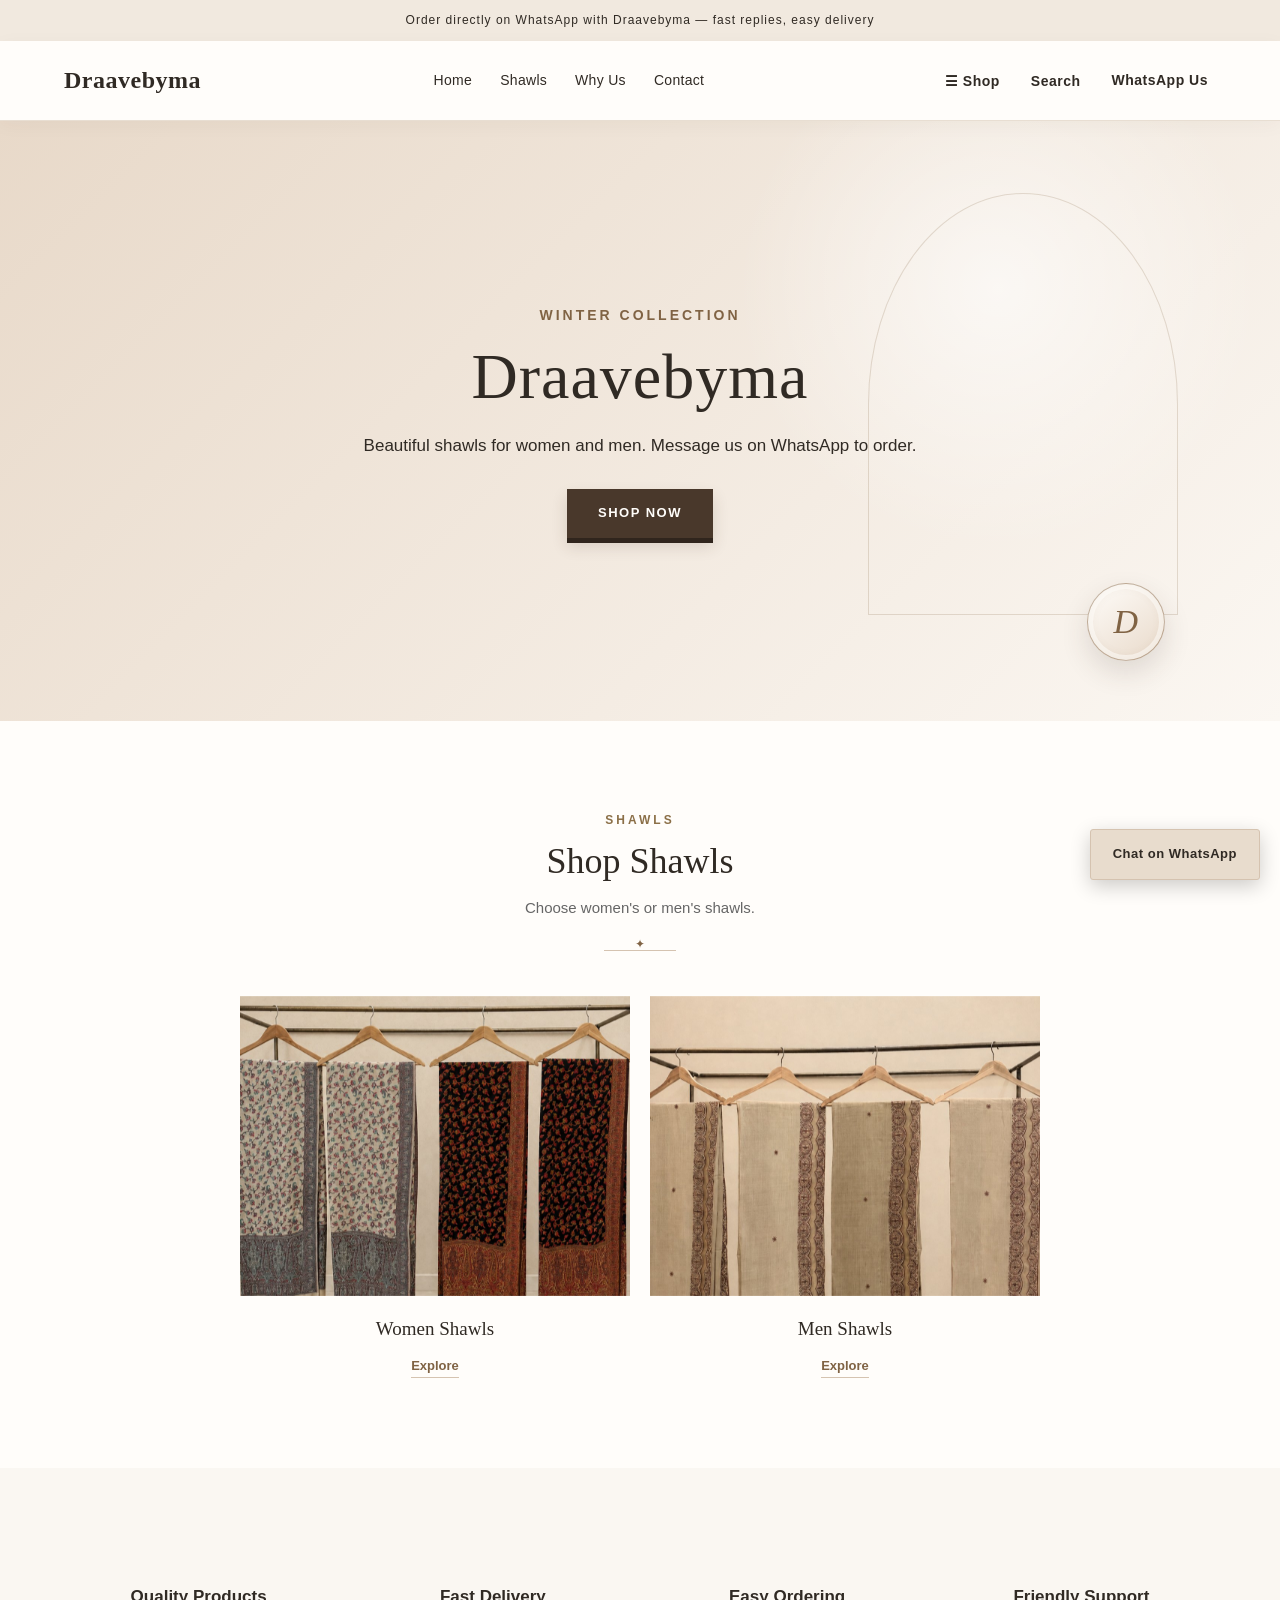
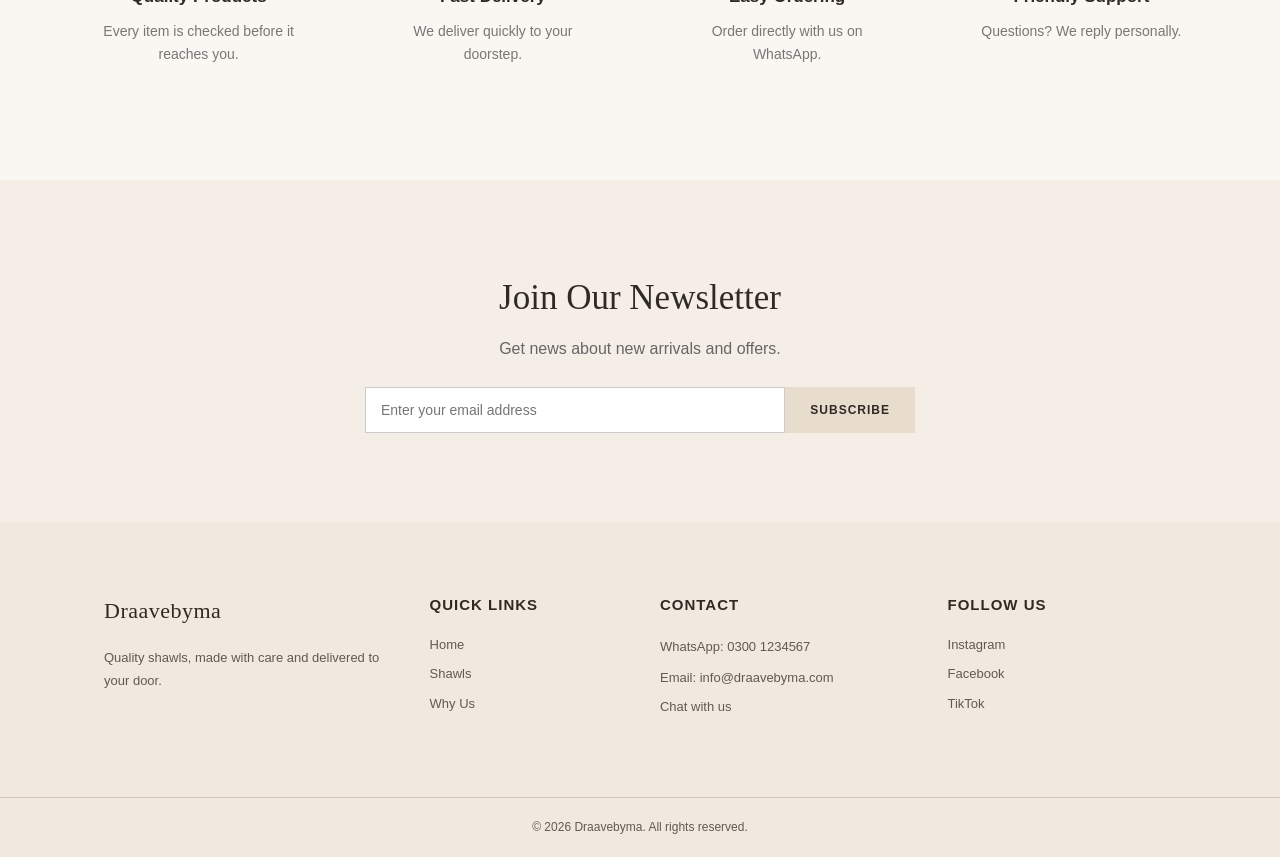
==== index.html @ d28a0481 "first commit" ====
<!DOCTYPE html>
<html lang="en">

<head>
    <meta charset="UTF-8">
    <meta name="viewport" content="width=device-width, initial-scale=1.0">
    <title>Draavebyma</title>

    <!-- Your main CSS file (the CSS you gave me) -->
    <link rel="stylesheet" href="CSS/style.css">

    <!-- Extra CSS: pictures, WhatsApp button, side menu -->
    <style>
        /* ---------- Pictures ---------- */
        .product-image img,
        .category-image img {
            width: 100%;
            height: 100%;
            object-fit: cover;
            display: block;
        }

        /* ---------- Floating WhatsApp button ---------- */
        .whatsapp-float {
            position: fixed;
            bottom: 20px;
            right: 20px;
            background-color: #e8dccd;
            color: #302a24;
            padding: 14px 22px;
            border: 1px solid #d5c3b0;
            border-radius: 3px;
            font-size: 13px;
            font-weight: 600;
            letter-spacing: 0.5px;
            box-shadow: 0 6px 20px rgba(0, 0, 0, 0.2);
            z-index: 1000;
        }

        /* ---------- Shop button in header ---------- */
        .menu-btn {
            border: 1px solid #d9c6b5;
            background: #ffffff;
            color: #302a24;
            padding: 10px 18px;
            font-size: 13px;
            font-weight: 600;
            letter-spacing: 0.5px;
            transition: background-color 0.3s ease, color 0.3s ease;
        }

        .menu-btn:hover {
            background-color: #e8dccd;
            color: #302a24;
        }

        /* ---------- Dark blurred background behind the menu ---------- */
        .menu-overlay {
            position: fixed;
            inset: 0;
            background: rgba(0, 0, 0, 0.35);
            backdrop-filter: blur(4px);
            -webkit-backdrop-filter: blur(4px);
            opacity: 0;
            visibility: hidden;
            transition: opacity 0.3s ease, visibility 0.3s ease;
            z-index: 2000;
        }

        .menu-overlay.open {
            opacity: 1;
            visibility: visible;
        }

        /* ---------- Side menu ---------- */
        .side-menu {
            position: fixed;
            top: 0;
            left: 0;
            height: 100%;
            width: 380px;
            max-width: 92%;
            background: rgba(247, 242, 237, 0.97);
            backdrop-filter: blur(18px);
            -webkit-backdrop-filter: blur(18px);
            color: #302a24;
            transform: translateX(-100%);
            transition: transform 0.35s ease;
            z-index: 2001;
            display: flex;
            flex-direction: column;
            overflow-y: auto;
        }

        .side-menu.open {
            transform: translateX(0);
        }

        /* Top bar: back button, title, close button */
        .menu-top {
            display: flex;
            align-items: center;
            justify-content: space-between;
            gap: 10px;
            padding: 20px 16px;
            border-bottom: 1px solid #d9c6b5;
        }

        .menu-top h3 {
            font-family: Georgia, "Times New Roman", serif;
            flex: 1;
            font-size: 20px;
            font-weight: 500;
        }

        .menu-back,
        .menu-close {
            border: none;
            background: none;
            color: #302a24;
            font-size: 28px;
            line-height: 1;
            width: 36px;
            height: 36px;
        }

        .menu-back {
            visibility: hidden;
        }

        .menu-back.show {
            visibility: visible;
        }

        /* Lists */
        .menu-panel {
            display: none;
            list-style: none;
            padding: 8px 16px 30px;
        }

        .menu-panel.active {
            display: block;
        }

        .menu-panel button,
        .menu-panel .menu-page-link {
            width: 100%;
            display: flex;
            align-items: center;
            justify-content: space-between;
            border: none;
            background: none;
            color: #302a24;
            font-size: 19px;
            text-align: left;
            padding: 18px 4px;
            border-bottom: 1px solid #e8ded2;
            transition: padding-left 0.3s ease, color 0.3s ease;
        }

        .menu-panel button:hover,
        .menu-panel .menu-page-link:hover {
            padding-left: 12px;
            color: #806344;
        }

        .menu-arrow {
            font-size: 24px;
            opacity: 0.8;
        }

        .menu-whatsapp {
            display: block;
            text-align: center;
            background: #e8dccd;
            color: #302a24;
            padding: 14px;
            font-size: 14px;
            font-weight: 600;
            border: 1px solid #d5c3b0;
            margin: auto 16px 20px;
        }

        /* ---------- Two category cards ---------- */
        .category-grid.two {
            grid-template-columns: repeat(2, 1fr);
            max-width: 800px;
        }

        @media (max-width: 700px) {
            .category-grid.two {
                grid-template-columns: 1fr;
            }
        }

        .category-card a {
            cursor: pointer;
        }

        .category-explore {
            border: 0;
            border-bottom: 1px solid #d5c3b0;
            background: transparent;
            color: #806344;
            font-size: 13px;
            font-weight: 600;
            padding: 4px 0;
            cursor: pointer;
        }

        .category-explore:hover {
            color: #49382b;
            border-color: #49382b;
        }

        /* ---------- Filter info above products ---------- */
        .filter-info {
            max-width: 1200px;
            margin: 0 auto 25px;
            display: flex;
            align-items: center;
            justify-content: space-between;
            gap: 15px;
            flex-wrap: wrap;
            font-size: 14px;
            color: #666666;
        }

        .filter-info button {
            border: 1px solid #d9c6b5;
            background: #fffdfa;
            padding: 8px 16px;
            font-size: 12px;
            font-weight: 600;
            letter-spacing: 0.8px;
            transition: background-color 0.2s ease, color 0.2s ease;
        }

        .filter-info button:hover {
            background: #e8dccd;
            color: #302a24;
        }

        .no-products {
            display: none;
            max-width: 600px;
            margin: 0 auto;
            text-align: center;
            color: #666666;
            padding: 40px 0;
        }

        .no-products a {
            display: inline-block;
            margin-top: 15px;
            background: #e8dccd;
            color: #302a24;
            padding: 12px 24px;
            font-size: 13px;
            font-weight: 600;
            border: 1px solid #d5c3b0;
            letter-spacing: 0.8px;
        }
    </style>
</head>

<body>

    <!-- ================= ANNOUNCEMENT BAR ================= -->
    <div class="announcement-bar">
        Order directly on WhatsApp with Draavebyma &mdash; fast replies, easy delivery
    </div>


    <!-- ================= SIDE MENU =================

         HOW IT WORKS
         Shop  ->  Shawls  ->  Women / Men  ->  shawl names

         To change a shawl name: edit the text AND data-name on its button,
         and make the product's <h3> below say exactly the same name.
    -->
    <div class="menu-overlay" id="menuOverlay"></div>

    <aside class="side-menu" id="sideMenu" aria-label="Shop menu">

        <div class="menu-top">
            <button class="menu-back" id="menuBack" aria-label="Back">&lsaquo;</button>
            <h3 id="menuTitle">Shop</h3>
            <button class="menu-close" id="menuClose" aria-label="Close menu">&times;</button>
        </div>

        <!-- LEVEL 1: Shop -->
        <ul class="menu-panel active" data-panel="main">
            <li><a class="menu-page-link" href="collection.html?c=all">All Products <span
                        class="menu-arrow">&rsaquo;</span></a></li>
            <li><button data-go="shawls">Shawls <span class="menu-arrow">&rsaquo;</span></button></li>
        </ul>

        <!-- LEVEL 2: Shawls -> Women / Men -->
        <ul class="menu-panel" data-panel="shawls">
            <li><button data-go="women-shawls">Women <span class="menu-arrow">&rsaquo;</span></button></li>
            <li><button data-go="men-shawls">Men <span class="menu-arrow">&rsaquo;</span></button></li>
        </ul>

        <!-- LEVEL 3: Women's shawl names -->
        <ul class="menu-panel" data-panel="women-shawls">
            <li><a class="menu-page-link" href="collection.html?c=women">All Women Shawls <span
                        class="menu-arrow">&rsaquo;</span></a></li>
            <li><a class="menu-page-link" href="collection.html?c=booty-shawl">Booty Shawl <span
                        class="menu-arrow">&rsaquo;</span></a></li>
            <li><a class="menu-page-link" href="sequence.html">Sequence Shawl <span
                        class="menu-arrow">&rsaquo;</span></a></li>
            <li><a class="menu-page-link" href="collection.html?c=sindhi-shawl">Sindhi Shawl <span
                        class="menu-arrow">&rsaquo;</span></a></li>
            <li><a class="menu-page-link" href="velvet.html">Velvet Shawl <span
                        class="menu-arrow">&rsaquo;</span></a></li>
            <li><a class="menu-page-link" href="kani.html">Kani Shawl <span
                        class="menu-arrow">&rsaquo;</span></a></li>
        </ul>

        <!-- LEVEL 3: Men's shawl names -->
        <ul class="menu-panel" data-panel="men-shawls">
            <li><a class="menu-page-link" href="collection.html?c=men">All Men Shawls <span
                        class="menu-arrow">&rsaquo;</span></a></li>
            <li><a class="menu-page-link" href="collection.html?c=shangriila-shawl">Shangriila Shawl <span
                        class="menu-arrow">&rsaquo;</span></a></li>
            <li><a class="menu-page-link" href="collection.html?c=atabad-shawl">Atabad Shawl <span
                        class="menu-arrow">&rsaquo;</span></a></li>
            <li><a class="menu-page-link" href="collection.html?c=96-shawl">96 Shawl <span
                        class="menu-arrow">&rsaquo;</span></a></li>
            <li><a class="menu-page-link" href="collection.html?c=babus-shawl">Babus Shawl <span
                        class="menu-arrow">&rsaquo;</span></a></li>
        </ul>

        <!-- Change the number to your WhatsApp number -->
        <a class="menu-whatsapp" href="https://wa.me/923001234567" target="_blank" rel="noopener">
            Order directly on WhatsApp
        </a>

    </aside>


    <!-- ================= HEADER ================= -->
    <header>

        <a href="#home" class="logo">Draavebyma</a>

        <nav>
            <a href="#home">Home</a>
            <a href="#categories">Shawls</a>
            <a href="#features">Why Us</a>
            <a href="#contact">Contact</a>
        </nav>

        <div class="header-icons">
            <button class="menu-btn" id="menuOpen">&#9776; Shop</button>
            <button class="search-btn">Search</button>
            <a class="cart-btn" href="https://wa.me/923001234567" target="_blank" rel="noopener">WhatsApp Us</a>
        </div>

    </header>


    <!-- ================= HERO ================= -->
    <section class="hero" id="home">
        <div class="hero-content">
            <p>WINTER COLLECTION</p>
            <h1>Draavebyma</h1>
            <p>Beautiful shawls for women and men. Message us on WhatsApp to order.</p>
            <a href="#categories" class="btn">SHOP NOW</a>
        </div>
    </section>


    <!-- ================= SHAWL CATEGORIES ================= -->
    <section class="categories" id="categories">

        <div class="section-heading">
            <p>SHAWLS</p>
            <h2>Shop Shawls</h2>
            <p>Choose women's or men's shawls.</p>
        </div>

        <div class="category-grid two">

            <div class="category-card">
                <div class="category-image">
                    <img src="images/category-women.jpg" alt="Women Shawls">
                </div>
                <h3>Women Shawls</h3>
                <button class="category-explore" type="button" data-open-panel="women-shawls">Explore</button>
            </div>

            <div class="category-card">
                <div class="category-image">
                    <img src="images/category-men.jpg" alt="Men Shawls">
                </div>
                <h3>Men Shawls</h3>
                <button class="category-explore" type="button" data-open-panel="men-shawls">Explore</button>
            </div>

        </div>
    </section>


    <!-- ================= FEATURES ================= -->
    <section class="features" id="features">
        <div class="feature-grid">

            <div class="feature">
                <h3>Quality Products</h3>
                <p>Every item is checked before it reaches you.</p>
            </div>

            <div class="feature">
                <h3>Fast Delivery</h3>
                <p>We deliver quickly to your doorstep.</p>
            </div>

            <div class="feature">
                <h3>Easy Ordering</h3>
                <p>Order directly with us on WhatsApp.</p>
            </div>

            <div class="feature">
                <h3>Friendly Support</h3>
                <p>Questions? We reply personally.</p>
            </div>

        </div>
    </section>


    <!-- ================= NEWSLETTER ================= -->
    <section class="newsletter">
        <div class="newsletter-content">
            <h2>Join Our Newsletter</h2>
            <p>Get news about new arrivals and offers.</p>

            <form class="newsletter-form">
                <input type="email" placeholder="Enter your email address">
                <button type="submit">SUBSCRIBE</button>
            </form>
        </div>
    </section>


    <!-- ================= FOOTER ================= -->
    <footer id="contact">

        <div class="footer-container">

            <div class="footer-column">
                <h3>Draavebyma</h3>
                <p>Quality shawls, made with care and delivered to your door.</p>
            </div>

            <div class="footer-column">
                <h3>QUICK LINKS</h3>
                <a href="#home">Home</a>
                <a href="#categories">Shawls</a>
                <a href="#features">Why Us</a>
            </div>

            <div class="footer-column">
                <h3>CONTACT</h3>
                <p>WhatsApp: 0300 1234567</p>
                <p>Email: info@draavebyma.com</p>
                <a href="https://wa.me/923001234567" target="_blank" rel="noopener">Chat with us</a>
            </div>

            <div class="footer-column">
                <h3>FOLLOW US</h3>
                <a href="#">Instagram</a>
                <a href="#">Facebook</a>
                <a href="#">TikTok</a>
            </div>

        </div>

        <div class="copyright">
            &copy; 2026 Draavebyma. All rights reserved.
        </div>

    </footer>


    <!-- Floating WhatsApp button -->
    <a class="whatsapp-float" href="https://wa.me/923001234567" target="_blank" rel="noopener">Chat on WhatsApp</a>

    <script src="JS/main.js"></script>
</body>

</html>
---- CSS/style.css ----
/* =========================================================
   1. GENERAL SETTINGS
========================================================= */

* {
    margin: 0;
    padding: 0;
    box-sizing: border-box;
}

html {
    scroll-behavior: smooth;
}

body {
    font-family: Arial, Helvetica, sans-serif;
    color: #302a24;
    background-color: #fffdfa;
    line-height: 1.6;
}

.container,
.header-container {
    max-width: 1200px;
    width: 100%;
    margin: 0 auto;
}

.section {
    padding: 90px 5%;
}

a {
    text-decoration: none;
    color: inherit;
}

button,
input {
    font-family: inherit;
}

button {
    cursor: pointer;
}


/* =========================================================
   2. ANNOUNCEMENT BAR
========================================================= */

.announcement-bar {
    width: 100%;
    background-color: #f1e9df;
    color: #302a24;
    text-align: center;
    padding: 11px 15px;
    font-size: 12px;
    letter-spacing: 1px;
}


/* =========================================================
   3. HEADER
========================================================= */

header {
    width: 100%;
    min-height: 80px;
    padding: 0 5%;
    display: flex;
    align-items: center;
    justify-content: space-between;
    gap: 30px;
    background-color: #fffdfa;
    border-bottom: 1px solid #e8ded2;
    box-shadow: 0 4px 18px rgba(67, 52, 39, 0.04);
    position: sticky;
    top: 0;
    z-index: 1000;
}


/* =========================================================
   4. LOGO
========================================================= */

.logo {
    font-family: Georgia, "Times New Roman", serif;
    font-size: 24px;
    font-weight: 700;
    letter-spacing: 0.5px;
    white-space: nowrap;
}


/* =========================================================
   5. NAVIGATION
========================================================= */

nav {
    display: flex;
    align-items: center;
    justify-content: center;
    gap: 28px;
    flex: 1;
}

nav a {
    font-size: 14px;
    font-weight: 500;
    color: #302a24;
    letter-spacing: 0.3px;
    position: relative;
    padding: 5px 0;
    transition: color 0.3s ease;
}

nav a:hover {
    color: #8b6f47;
}

nav a::after {
    content: "";
    position: absolute;
    width: 0;
    height: 1px;
    left: 0;
    bottom: 0;
    background-color: #8b6f47;
    transition: width 0.3s ease;
}

nav a:hover::after {
    width: 100%;
}


/* =========================================================
   6. HEADER ICONS / BUTTONS
========================================================= */

.header-actions,
.header-icons {
    display: flex;
    align-items: center;
    gap: 15px;
}

.header-actions button,
.header-actions a,
.header-icons button,
.header-icons a {
    border: none;
    background: none;
    font-size: 14px;
    color: #302a24;
    padding: 8px;
    transition: color 0.3s ease;
}

.header-actions button:hover,
.header-actions a:hover,
.header-icons button:hover,
.header-icons a:hover {
    color: #8b6f47;
}

.search-btn,
.cart-btn {
    display: inline-flex;
    align-items: center;
    justify-content: center;
    border: 1px solid #e5d9cb;
    background: #fffdfa;
    padding: 10px 18px;
    font-size: 13px;
    font-weight: 600;
    letter-spacing: 0.5px;
}

.search-btn:hover,
.cart-btn:hover {
    border-color: #8b6f47;
    color: #8b6f47;
}


/* =========================================================
   7. HERO SECTION
========================================================= */

.hero {
    position: relative;
    overflow: hidden;
    min-height: 600px;
    width: 100%;
    display: flex;
    align-items: center;
    justify-content: center;
    text-align: center;
    padding: 80px 20px;

    background:
        radial-gradient(circle at 78% 28%, rgba(255, 255, 255, 0.62), transparent 24%),
        linear-gradient(135deg, #e8d9c9, #fbf7f2);
}

.hero::before {
    content: "";
    position: absolute;
    top: 12%;
    right: 8%;
    width: clamp(180px, 24vw, 320px);
    height: clamp(250px, 34vw, 420px);
    border: 1px solid rgba(128, 99, 68, 0.2);
    border-radius: 50% 50% 0 0;
    pointer-events: none;
}

.hero::after {
    content: "D";
    position: absolute;
    right: 9%;
    bottom: 10%;
    display: grid;
    place-items: center;
    width: 76px;
    height: 76px;
    border: 1px solid rgba(128, 99, 68, 0.45);
    border-radius: 50%;
    background: linear-gradient(145deg, #fffdfa, #e8d9c9);
    box-shadow:
        0 12px 28px rgba(67, 52, 39, 0.14),
        inset 0 0 0 5px rgba(255, 253, 250, 0.55),
        inset 0 0 12px rgba(128, 99, 68, 0.12);
    color: #806344;
    font-family: Georgia, "Times New Roman", serif;
    font-size: 34px;
    font-style: italic;
    pointer-events: none;
}

.hero-content {
    position: relative;
    z-index: 1;
    max-width: 700px;
    color: #302a24;
}

.hero-content p:first-child {
    font-size: 14px;
    letter-spacing: 3px;
    margin-bottom: 15px;
    font-weight: 600;
}

.hero-content h1 {
    font-family: Georgia, "Times New Roman", serif;
    font-size: 64px;
    line-height: 1.1;
    margin-bottom: 20px;
    font-weight: 500;
    letter-spacing: 1px;
}

.hero-content p {
    font-size: 17px;
    margin-bottom: 30px;
}

.hero-content p:first-child {
    color: #806344;
}


/* =========================================================
   8. GENERAL BUTTON
========================================================= */

.btn {
    display: inline-block;
    background-color: #49382b;
    color: #fffdfa;
    padding: 13px 30px;
    font-size: 13px;
    font-weight: 600;
    letter-spacing: 1.5px;
    border: 1px solid #49382b;
    transition:
        background-color 0.3s ease,
        border-color 0.3s ease,
        transform 0.3s ease,
        box-shadow 0.3s ease;
    box-shadow: 0 5px 0 #30251d, 0 8px 16px rgba(67, 52, 39, 0.16);
}

.btn:hover {
    background-color: #806344;
    border-color: #806344;
    transform: translateY(-3px);
    box-shadow: 0 7px 0 #49382b, 0 13px 22px rgba(67, 52, 39, 0.2);
}

.btn:active {
    transform: translateY(2px);
    box-shadow: 0 2px 0 #30251d, 0 4px 8px rgba(67, 52, 39, 0.14);
}


/* =========================================================
   9. GENERAL SECTION
========================================================= */

section {
    width: 100%;
}

.categories,
.products-section,
.features,
.newsletter {
    padding: 90px 5%;
}


/* =========================================================
   10. SECTION HEADING
========================================================= */

.section-heading {
    text-align: center;
    max-width: 700px;
    margin: 0 auto 45px;
}

.section-heading::after {
    content: "✦";
    display: block;
    width: 72px;
    margin: 18px auto 0;
    border-bottom: 1px solid #d5c3b0;
    color: #806344;
    font-size: 12px;
    line-height: 1;
}

.section-heading p:first-child {
    font-size: 12px;
    letter-spacing: 3px;
    color: #8b6f47;
    font-weight: 600;
    margin-bottom: 10px;
}

.section-heading h2 {
    font-family: Georgia, "Times New Roman", serif;
    font-size: 36px;
    line-height: 1.2;
    margin-bottom: 12px;
    font-weight: 500;
}

.section-heading p:last-child {
    font-size: 15px;
    color: #666666;
}


/* =========================================================
   11. CATEGORY GRID
========================================================= */

.category-grid {
    max-width: 1200px;
    margin: auto;

    display: grid;
    grid-template-columns: repeat(4, 1fr);
    gap: 20px;
}


/* =========================================================
   12. CATEGORY CARD
========================================================= */

.category-card {
    text-align: center;
    overflow: hidden;
    perspective: 900px;
}

.category-image {
    width: 100%;
    height: 300px;

    display: flex;
    align-items: center;
    justify-content: center;

    background:
        linear-gradient(135deg,
            #f1e8df,
            #fbf8f4);

    color: #777777;
    font-size: 13px;

    margin-bottom: 18px;

    transition:
        transform 0.45s ease,
        box-shadow 0.45s ease,
        background-color 0.4s ease;
    transform: translateZ(0);
}

.category-card:hover .category-image {
    transform: rotateX(3deg) scale(1.025);
    box-shadow: 0 16px 26px rgba(67, 52, 39, 0.13);
}

.category-card h3 {
    font-family: Georgia, "Times New Roman", serif;
    font-size: 19px;
    margin-bottom: 8px;
    font-weight: 500;
}

.category-card a {
    font-size: 13px;
    color: #8b6f47;
    font-weight: 600;
}

.category-card a:hover {
    text-decoration: underline;
}


/* =========================================================
   13. PRODUCT GRID
========================================================= */

.product-grid {
    max-width: 1200px;
    margin: auto;

    display: grid;
    grid-template-columns: repeat(4, 1fr);
    gap: 25px;
}


/* =========================================================
   14. PRODUCT CARD
========================================================= */

.product-card {
    perspective: 1000px;
    background-color: #fffdfa;
    border: 1px solid #eee6dd;
    overflow: hidden;
    transition:
        transform 0.4s ease,
        box-shadow 0.4s ease,
        border-color 0.4s ease;
    transform-style: preserve-3d;
}

.product-card:hover {
    transform: translateY(-8px) rotateX(2deg);
    border-color: #dfcdb9;
    box-shadow:
        0 22px 36px rgba(67, 52, 39, 0.14),
        0 5px 10px rgba(67, 52, 39, 0.06);
}


/* =========================================================
   15. PRODUCT IMAGE
========================================================= */

.product-image {
    width: 100%;
    height: 380px;

    position: relative;

    display: flex;
    align-items: center;
    justify-content: center;

    background:
        linear-gradient(135deg,
            #f0e9e2,
            #faf8f6);

    color: #777777;
    font-size: 13px;

    overflow: hidden;
}

.product-image img {
    transition: transform 0.6s ease;
}

.product-card:hover .product-image img {
    transform: scale(1.06);
}

.product-image>div {
    text-align: center;
}


/* =========================================================
   16. SALE / NEW BADGE
========================================================= */

.sale-badge {
    position: absolute;
    top: 15px;
    left: 15px;

    background-color: #e8dccd;
    color: #302a24;

    padding: 6px 10px;

    font-size: 10px;
    font-weight: 600;

    letter-spacing: 1px;

    z-index: 2;
}


/* =========================================================
   17. PRODUCT INFORMATION
========================================================= */

.product-info {
    padding: 20px 5px;
}

.product-info h3 {
    font-family: Georgia, "Times New Roman", serif;
    font-size: 17px;
    margin-bottom: 8px;
    font-weight: 500;
}

.product-info p:not(.price) {
    color: #777777;
    font-size: 13px;
    margin-bottom: 10px;
}

.price {
    font-size: 16px;
    font-weight: 700;
    margin-bottom: 15px;
}


/* =========================================================
   18. ADD TO CART BUTTON
========================================================= */

.product-info button {
    width: 100%;

    border: 1px solid #d9c6b5;

    background-color: #ffffff;
    color: #302a24;

    padding: 12px 15px;

    font-size: 12px;
    font-weight: 600;
    letter-spacing: 1px;

    transition:
        background-color 0.3s ease,
        color 0.3s ease,
        transform 0.3s ease,
        box-shadow 0.3s ease;
    box-shadow: 0 3px 0 #e5d7c8;
}

.product-info button:hover {
    background-color: #e8dccd;
    color: #302a24;
    transform: translateY(-2px);
    box-shadow: 0 5px 10px rgba(67, 52, 39, 0.12);
}

.product-info button:active {
    transform: translateY(1px);
    box-shadow: 0 1px 0 #e5d7c8;
}


/* =========================================================
   19. VIEW ALL
========================================================= */

.view-all {
    text-align: center;
    margin-top: 45px;
}

.view-all a {
    display: inline-block;

    border: 1px solid #d9c6b5;

    padding: 13px 30px;

    font-size: 12px;
    font-weight: 600;

    letter-spacing: 1px;

    transition:
        background-color 0.3s ease,
        color 0.3s ease;
}

.view-all a:hover {
    background-color: #e8dccd;
    color: #302a24;
}


/* =========================================================
   20. SALE SECTION
========================================================= */

.sale-section {
    width: 100%;
    min-height: 400px;

    display: flex;
    align-items: center;
    justify-content: center;

    text-align: center;

    padding: 80px 20px;

    background:
        linear-gradient(135deg,
            #d9c6b5,
            #efe6de);
}

.sale-content {
    max-width: 600px;
}

.sale-content p:first-child {
    font-size: 12px;
    letter-spacing: 3px;
    margin-bottom: 15px;
}

.sale-content h2 {
    font-family: Georgia, "Times New Roman", serif;
    font-size: 50px;
    margin-bottom: 15px;
    font-weight: 500;
}

.sale-content p {
    color: #555555;
    margin-bottom: 25px;
}


/* =========================================================
   21. FEATURES
========================================================= */

.features {
    background-color: #faf7f2;
}

.feature-grid {
    max-width: 1200px;
    margin: auto;

    display: grid;
    grid-template-columns: repeat(4, 1fr);
    gap: 25px;
}

.feature {
    text-align: center;
    padding: 25px;
}

.feature h3 {
    font-size: 17px;
    margin-bottom: 10px;
}

.feature p {
    color: #777777;
    font-size: 14px;
}


/* =========================================================
   22. NEWSLETTER
========================================================= */

.newsletter {
    background-color: #f5eee6;
    text-align: center;
}

.newsletter-content {
    max-width: 650px;
    margin: auto;
}

.newsletter h2 {
    font-family: Georgia, "Times New Roman", serif;
    font-size: 35px;
    margin-bottom: 10px;
    font-weight: 500;
}

.newsletter p {
    color: #666666;
    margin-bottom: 25px;
}

.newsletter form {
    display: flex;
    max-width: 550px;
    margin: auto;
}

.newsletter input {
    flex: 1;

    padding: 14px 15px;

    border: 1px solid #cccccc;

    outline: none;

    font-size: 14px;
}

.newsletter input:focus {
    border-color: #8b6f47;
}

.newsletter button {
    border: none;

    background-color: #e8dccd;
    color: #302a24;

    padding: 14px 25px;

    font-size: 12px;
    font-weight: 600;

    letter-spacing: 1px;

    transition: background-color 0.3s ease;
}

.newsletter button:hover {
    background-color: #d9c6b5;
}


/* =========================================================
   23. FOOTER
========================================================= */

footer {
    background-color: #f1e9df;
    color: #302a24;
}

.footer-container {
    max-width: 1200px;
    margin: auto;

    padding: 70px 5%;

    display: grid;
    grid-template-columns: 1.5fr 1fr 1.3fr 1.2fr;

    gap: 40px;
}

.footer-column {
    display: flex;
    flex-direction: column;
    align-items: flex-start;
}

.footer-column h3 {
    font-size: 15px;
    margin-bottom: 18px;
    letter-spacing: 1px;
}

.footer-column:first-child h3 {
    font-family: Georgia, "Times New Roman", serif;
    font-size: 22px;
    letter-spacing: 0.5px;
    font-weight: 500;
}

.footer-column p {
    color: #62594f;
    font-size: 13px;
    margin-bottom: 8px;
    line-height: 1.8;
}

.footer-column a {
    color: #62594f;
    font-size: 13px;
    margin-bottom: 9px;
    transition: color 0.3s ease;
}

.footer-column a:hover {
    color: #8b6f47;
}


/* =========================================================
   24. COPYRIGHT
========================================================= */

.copyright {
    border-top: 1px solid #d5c7b7;

    text-align: center;

    padding: 20px;

    color: #62594f;

    font-size: 12px;
}


/* =========================================================
   25. TABLET RESPONSIVE DESIGN
========================================================= */

@media (max-width: 1000px) {

    header {
        padding: 0 3%;
        gap: 15px;
    }

    nav {
        gap: 15px;
    }

    nav a {
        font-size: 13px;
    }

    .category-grid {
        grid-template-columns: repeat(2, 1fr);
    }

    .product-grid {
        grid-template-columns: repeat(2, 1fr);
    }

    .feature-grid {
        grid-template-columns: repeat(2, 1fr);
    }

    .footer-container {
        grid-template-columns: repeat(2, 1fr);
    }

    .hero-content h1 {
        font-size: 48px;
    }
}


/* =========================================================
   26. MOBILE RESPONSIVE DESIGN
========================================================= */

@media (max-width: 700px) {

    .hero::before {
        top: 8%;
        right: -15%;
    }

    .hero::after {
        right: 5%;
        bottom: 5%;
        width: 58px;
        height: 58px;
        font-size: 27px;
    }

    .announcement-bar {
        font-size: 11px;
        padding: 8px 10px;
    }


    /* Header */

    header {
        min-height: auto;

        padding: 18px 20px;

        flex-wrap: wrap;
    }

    .logo {
        font-size: 20px;
    }

    nav {
        order: 3;

        width: 100%;

        flex-wrap: wrap;

        overflow-x: visible;

        justify-content: flex-start;

        padding-bottom: 5px;

        gap: 14px 20px;
    }

    nav a {
        white-space: nowrap;
        font-size: 13px;
    }

    .header-icons {
        gap: 5px;
    }


    /* Hero */

    .hero {
        min-height: 500px;
        padding: 60px 20px;
    }

    .hero-content h1 {
        font-size: 38px;
    }

    .hero-content p {
        font-size: 15px;
    }


    /* Sections */

    .categories,
    .products-section,
    .features,
    .newsletter {
        padding: 60px 20px;
    }

    .section-heading h2 {
        font-size: 30px;
    }


    /* Categories */

    .category-grid {
        grid-template-columns: 1fr;
        gap: 30px;
    }

    .category-image {
        height: 350px;
    }

    .category-card:hover .category-image {
        transform: none;
        box-shadow: none;
    }

    .product-card:hover {
        transform: translateY(-3px);
    }

    .product-card:hover .product-image img {
        transform: none;
    }


    /* Products */

    .product-grid {
        grid-template-columns: 1fr 1fr;
        gap: 15px;
    }

    .product-image {
        height: 280px;
    }

    .product-info {
        padding: 15px 3px;
    }

    .product-info h3 {
        font-size: 15px;
    }

    .product-info p:not(.price) {
        font-size: 12px;
    }


    /* Sale */

    .sale-section {
        min-height: 350px;
    }

    .sale-content h2 {
        font-size: 38px;
    }


    /* Features */

    .feature-grid {
        grid-template-columns: 1fr;
    }


    /* Newsletter */

    .newsletter form {
        flex-direction: column;
        gap: 10px;
    }

    .newsletter input,
    .newsletter button {
        width: 100%;
    }


    /* Footer */

    .footer-container {
        grid-template-columns: 1fr;

        padding: 50px 20px;

        gap: 35px;
    }

}


/* =========================================================
   27. SMALL MOBILE DEVICES
========================================================= */

@media (max-width: 450px) {

    .product-grid {
        grid-template-columns: 1fr;
    }

    .product-image {
        height: 380px;
    }

    .hero-content h1 {
        font-size: 32px;
    }

    .sale-content h2 {
        font-size: 32px;
    }

}

@media (prefers-reduced-motion: reduce) {
    *,
    *::before,
    *::after {
        scroll-behavior: auto !important;
        transition-duration: 0.01ms !important;
        animation-duration: 0.01ms !important;
        animation-iteration-count: 1 !important;
    }
}
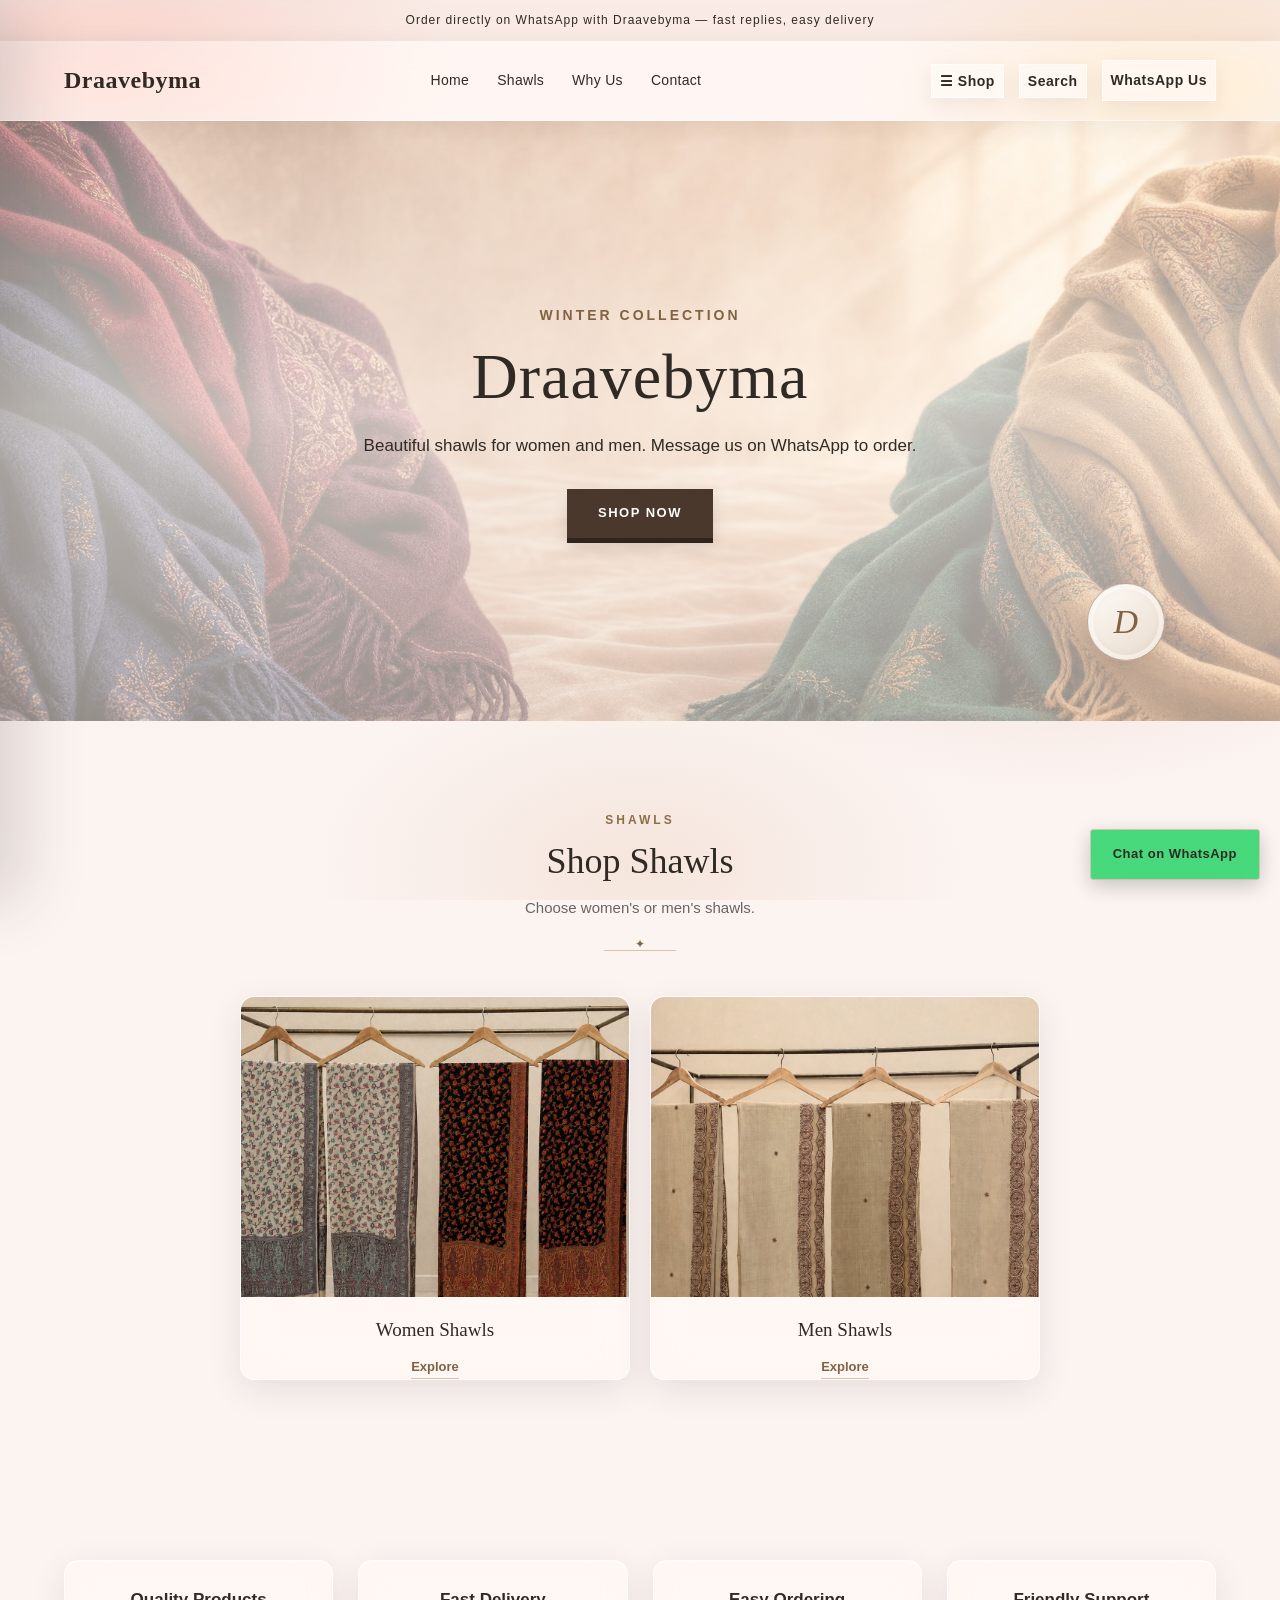
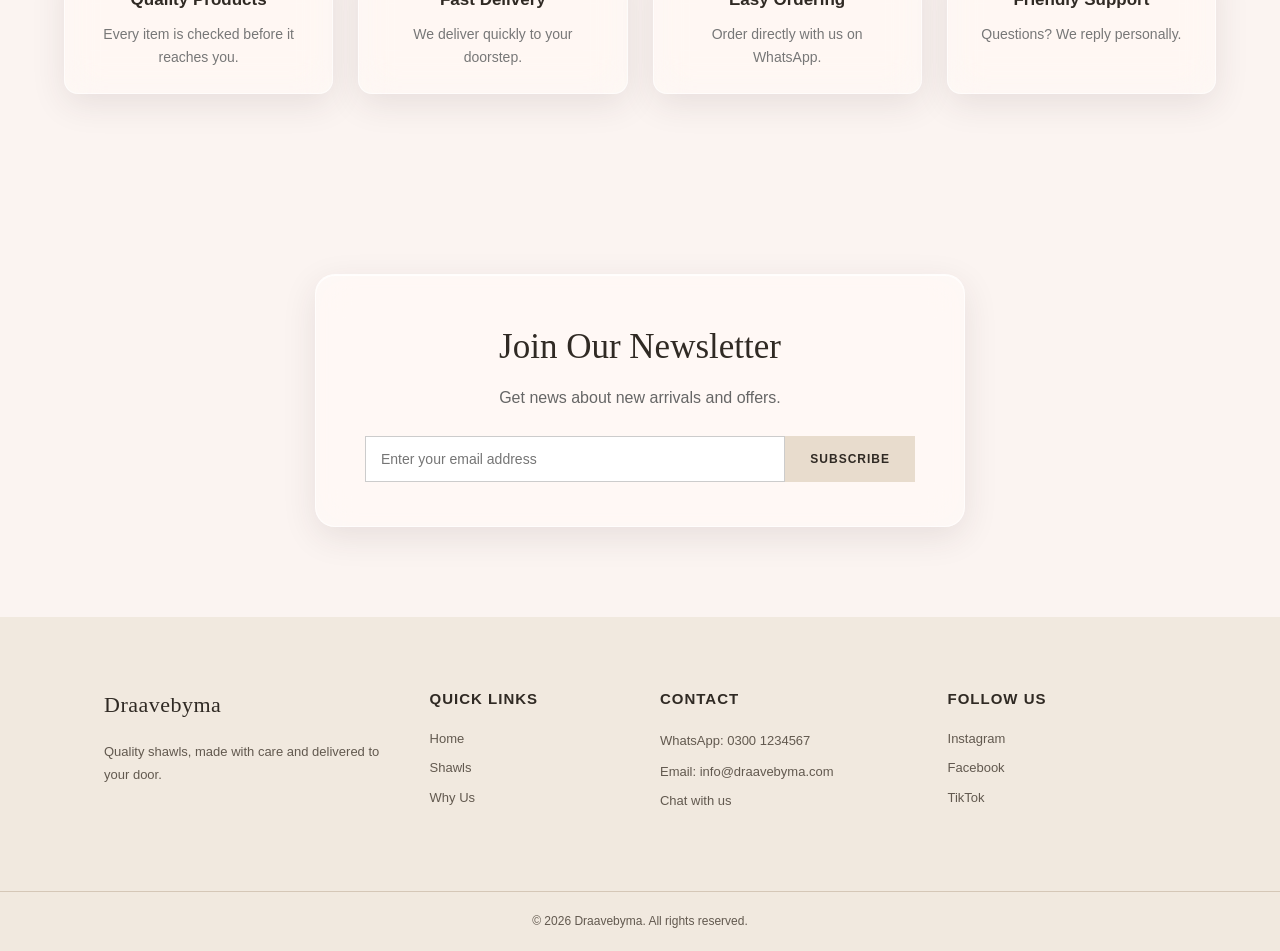
==== commit deb19d5c: "Add glassmorphism theme, smooth animations and fix mobile header overflow" ====
--- a/index.html
+++ b/index.html
@@ -8,6 +8,9 @@
 
     <!-- Your main CSS file (the CSS you gave me) -->
     <link rel="stylesheet" href="CSS/style.css">
+
+    <!-- Glassmorphism (loaded last so it wins) -->
+    <link rel="stylesheet" href="CSS/glass.css">
 
     <!-- Extra CSS: pictures, WhatsApp button, side menu -->
     <style>
@@ -491,6 +494,7 @@
     <a class="whatsapp-float" href="https://wa.me/923001234567" target="_blank" rel="noopener">Chat on WhatsApp</a>
 
     <script src="JS/main.js"></script>
+<script src="JS/animations.js"></script>
 </body>
 
-</html>+</html>
--- a/CSS/style.css
+++ b/CSS/style.css
@@ -201,9 +201,13 @@
     text-align: center;
     padding: 80px 20px;
 
-    background:
-        radial-gradient(circle at 78% 28%, rgba(255, 255, 255, 0.62), transparent 24%),
-        linear-gradient(135deg, #e8d9c9, #fbf7f2);
+    background-color: #efe1d3;
+    background-image:
+        linear-gradient(180deg, rgba(255, 252, 248, 0.5) 0%, rgba(255, 250, 244, 0.74) 48%, rgba(248, 238, 229, 0.6) 100%),
+        url("../images/hero-winter.jpg");
+    background-repeat: no-repeat;
+    background-position: center center;
+    background-size: cover;
 }
 
 .hero::before {
@@ -215,6 +219,7 @@
     height: clamp(250px, 34vw, 420px);
     border: 1px solid rgba(128, 99, 68, 0.2);
     border-radius: 50% 50% 0 0;
+    display: none;
     pointer-events: none;
 }
 
@@ -908,6 +913,12 @@
 
 @media (max-width: 700px) {
 
+    .hero {
+        background-image:
+            linear-gradient(180deg, rgba(255, 252, 248, 0.5) 0%, rgba(255, 250, 244, 0.76) 48%, rgba(248, 238, 229, 0.62) 100%),
+            url("../images/hero-winter-small.jpg");
+    }
+
     .hero::before {
         top: 8%;
         right: -15%;
--- a/CSS/glass.css
+++ b/CSS/glass.css
@@ -0,0 +1,407 @@
+/* =========================================================
+   GLASSMORPHISM
+   Frosted panels over a soft coloured ambience.
+   Loaded last so it wins over the base stylesheets.
+========================================================= */
+
+:root {
+    --glass-blur: 18px;
+    --glass-blur-strong: 26px;
+    --glass-bg: rgba(255, 252, 250, 0.42);
+    --glass-bg-strong: rgba(255, 252, 250, 0.58);
+    --glass-border: rgba(255, 255, 255, 0.62);
+    --glass-shadow: 0 10px 34px rgba(61, 42, 46, 0.10);
+    --glass-inset: inset 0 1px 0 rgba(255, 255, 255, 0.75);
+    --glass-radius: 14px;
+}
+
+
+/* =========================================================
+   1. THE AMBIENCE BEHIND THE GLASS
+   Painted on the body itself so it is always behind every
+   translucent surface. Fixed attachment keeps it steady while
+   scrolling, so panels always have colour to refract.
+========================================================= */
+
+body {
+    background-color: #fbf4f1 !important;
+    background-image:
+        radial-gradient(38% 32% at 8% 6%, rgba(226, 168, 158, 0.50), transparent 70%),
+        radial-gradient(34% 30% at 92% 12%, rgba(236, 205, 150, 0.48), transparent 70%),
+        radial-gradient(42% 36% at 82% 62%, rgba(232, 186, 178, 0.46), transparent 72%),
+        radial-gradient(40% 34% at 14% 58%, rgba(198, 214, 208, 0.42), transparent 70%),
+        radial-gradient(36% 30% at 50% 96%, rgba(240, 214, 200, 0.50), transparent 72%);
+    background-attachment: fixed, fixed, fixed, fixed, fixed;
+    background-repeat: no-repeat;
+}
+
+
+/* =========================================================
+   2. SECTIONS MUST NOT BE OPAQUE
+   A solid section colour would hide the ambience and the glass
+   would have nothing to show through.
+========================================================= */
+
+.categories,
+.features,
+.gallery,
+.more-shawls,
+.newsletter,
+.footer-container,
+.velvet-page,
+.kani-page,
+.sequence-page {
+    background-color: transparent !important;
+    background-image: none !important;
+}
+
+
+/* =========================================================
+   3. GLASS SURFACES
+========================================================= */
+
+header,
+.announcement-bar,
+.side-menu,
+.category-card,
+.feature,
+.gallery-item,
+.newsletter-content,
+.velvet-card,
+.kani-card,
+.sequence-design {
+    -webkit-backdrop-filter: blur(var(--glass-blur)) saturate(180%);
+    backdrop-filter: blur(var(--glass-blur)) saturate(180%);
+}
+
+
+/* ---------- Header ---------- */
+
+header {
+    background: rgba(255, 250, 248, 0.52) !important;
+    border-bottom: 1px solid rgba(255, 255, 255, 0.55);
+    box-shadow: 0 4px 24px rgba(61, 42, 46, 0.07);
+}
+
+.announcement-bar {
+    background: rgba(244, 224, 217, 0.45) !important;
+    -webkit-backdrop-filter: blur(12px) saturate(160%);
+    backdrop-filter: blur(12px) saturate(160%);
+}
+
+
+/* ---------- Side menu drawer ---------- */
+
+.side-menu {
+    background: rgba(250, 242, 238, 0.52) !important;
+    -webkit-backdrop-filter: blur(var(--glass-blur-strong)) saturate(200%);
+    backdrop-filter: blur(var(--glass-blur-strong)) saturate(200%);
+    border-right: 1px solid rgba(255, 255, 255, 0.55);
+    box-shadow: 24px 0 60px rgba(61, 42, 46, 0.16);
+}
+
+.menu-overlay {
+    background: rgba(61, 42, 46, 0.26) !important;
+    -webkit-backdrop-filter: blur(8px) saturate(130%);
+    backdrop-filter: blur(8px) saturate(130%);
+}
+
+
+/* ---------- Cards and panels ---------- */
+
+.category-card,
+.feature,
+.gallery-item {
+    background: var(--glass-bg) !important;
+    border: 1px solid var(--glass-border);
+    border-radius: var(--glass-radius);
+    box-shadow: var(--glass-shadow), var(--glass-inset);
+    overflow: hidden;
+}
+
+.category-card:hover,
+.feature:hover,
+.gallery-item:hover {
+    box-shadow: 0 18px 44px rgba(61, 42, 46, 0.16), var(--glass-inset);
+}
+
+.category-image,
+.gallery-photo,
+.velvet-image-wrap {
+    background: transparent !important;
+}
+
+.newsletter-content {
+    background: var(--glass-bg-strong);
+    border: 1px solid var(--glass-border);
+    border-radius: 20px;
+    padding: 44px 34px;
+    box-shadow: var(--glass-shadow), var(--glass-inset);
+}
+
+
+/* ---------- Buttons and floating controls ---------- */
+
+.menu-btn,
+.search-btn,
+.cart-btn,
+.gallery-info button,
+.no-products a {
+    background: rgba(255, 252, 250, 0.5) !important;
+    -webkit-backdrop-filter: blur(14px) saturate(160%);
+    backdrop-filter: blur(14px) saturate(160%);
+    border: 1px solid rgba(255, 255, 255, 0.72) !important;
+    box-shadow: 0 6px 20px rgba(61, 42, 46, 0.08);
+}
+
+.menu-btn:hover,
+.search-btn:hover,
+.cart-btn:hover,
+.gallery-info button:hover,
+.no-products a:hover {
+    background: rgba(255, 252, 250, 0.8) !important;
+}
+
+.whatsapp-float,
+.wa-float {
+    background: rgba(37, 211, 102, 0.84) !important;
+    -webkit-backdrop-filter: blur(16px) saturate(180%);
+    backdrop-filter: blur(16px) saturate(180%);
+    border: 1px solid rgba(255, 255, 255, 0.45);
+    box-shadow: 0 10px 30px rgba(37, 211, 102, 0.34);
+}
+
+.whatsapp-float:hover,
+.wa-float:hover {
+    background: rgba(37, 211, 102, 0.96) !important;
+}
+
+
+/* ---------- Product page panels ---------- */
+
+.velvet-card,
+.kani-card,
+.sequence-design {
+    background: rgba(255, 253, 250, 0.5) !important;
+    border: 1px solid var(--glass-border);
+    border-radius: 18px;
+    box-shadow: var(--glass-shadow), var(--glass-inset);
+}
+
+.kani-image-button,
+.sequence-image-button {
+    background: transparent !important;
+}
+
+
+/* =========================================================
+   4. FALLBACK FOR BROWSERS WITHOUT BACKDROP-FILTER
+========================================================= */
+
+@supports not ((backdrop-filter: blur(1px)) or (-webkit-backdrop-filter: blur(1px))) {
+    header {
+        background: #fffaf8 !important;
+    }
+
+    .side-menu {
+        background: #f8f0ec !important;
+    }
+
+    .category-card,
+    .feature,
+    .gallery-item,
+    .newsletter-content,
+    .velvet-card,
+    .kani-card,
+    .sequence-design {
+        background: rgba(255, 253, 250, 0.94) !important;
+    }
+}
+
+
+/* =========================================================
+   5. SMOOTH ANIMATIONS
+========================================================= */
+
+header {
+    animation: glassHeaderReveal 0.8s cubic-bezier(0.22, 1, 0.36, 1) both;
+    transition:
+        background-color 0.45s ease,
+        border-color 0.45s ease,
+        box-shadow 0.45s ease;
+}
+
+/* Denser glass once the page is scrolled */
+header.scrolled {
+    background: rgba(255, 250, 248, 0.8) !important;
+    box-shadow: 0 12px 34px rgba(61, 42, 46, 0.14);
+}
+
+@keyframes glassHeaderReveal {
+    from {
+        opacity: 0;
+        translate: 0 -20px;
+    }
+    to {
+        opacity: 1;
+        translate: 0 0;
+    }
+}
+
+@keyframes glassFadeUp {
+    from {
+        opacity: 0;
+        translate: 0 26px;
+    }
+    to {
+        opacity: 1;
+        translate: 0 0;
+    }
+}
+
+@keyframes glassFloat {
+    0%,
+    100% {
+        translate: 0 0;
+    }
+    50% {
+        translate: 0 -6px;
+    }
+}
+
+/* Everything eases into place */
+.logo,
+nav a,
+.menu-btn,
+.search-btn,
+.cart-btn,
+.category-card,
+.feature,
+.gallery-item,
+.newsletter-content,
+.whatsapp-float,
+.wa-float {
+    transition:
+        transform 0.4s cubic-bezier(0.22, 1, 0.36, 1),
+        color 0.3s ease,
+        background-color 0.35s ease,
+        border-color 0.35s ease,
+        box-shadow 0.4s ease,
+        opacity 0.3s ease;
+}
+
+nav a::after {
+    transition: width 0.45s cubic-bezier(0.22, 1, 0.36, 1);
+}
+
+.logo:hover {
+    transform: translateY(-2px);
+    color: #8b6f47;
+}
+
+.menu-btn:hover,
+.search-btn:hover,
+.cart-btn:hover {
+    transform: translateY(-2px);
+    border-color: rgba(139, 111, 71, 0.5) !important;
+    color: #8b6f47;
+    box-shadow: 0 12px 26px rgba(61, 42, 46, 0.14);
+}
+
+/* Hero copy fades in one line at a time */
+.hero-content > * {
+    animation: glassFadeUp 0.9s cubic-bezier(0.22, 1, 0.36, 1) both;
+}
+
+.hero-content > *:nth-child(1) {
+    animation-delay: 0.1s;
+}
+
+.hero-content > *:nth-child(2) {
+    animation-delay: 0.22s;
+}
+
+.hero-content > *:nth-child(3) {
+    animation-delay: 0.34s;
+}
+
+.hero-content > *:nth-child(4) {
+    animation-delay: 0.46s;
+}
+
+/* The floating WhatsApp button breathes gently */
+.whatsapp-float,
+.wa-float {
+    animation: glassFloat 3.4s ease-in-out infinite;
+}
+
+
+/* =========================================================
+   6. FADE IN AS YOU SCROLL
+   The class is added by JS, so the page still shows
+   everything if JavaScript is switched off.
+========================================================= */
+
+.reveal {
+    opacity: 0;
+    translate: 0 30px;
+    transition:
+        opacity 0.85s cubic-bezier(0.22, 1, 0.36, 1),
+        translate 0.85s cubic-bezier(0.22, 1, 0.36, 1),
+        transform 0.4s cubic-bezier(0.22, 1, 0.36, 1),
+        box-shadow 0.4s ease;
+}
+
+.reveal.is-visible {
+    opacity: 1;
+    translate: 0 0;
+}
+
+
+/* =========================================================
+   7. MOBILE HEADER
+   Keeps the header from pushing the page sideways.
+========================================================= */
+
+@media (max-width: 700px) {
+
+    header {
+        min-height: auto;
+        padding: 12px 16px;
+        flex-wrap: wrap;
+        gap: 10px 8px;
+    }
+
+    .logo {
+        font-size: 19px;
+        flex: 1;
+    }
+
+    .header-icons {
+        order: 2;
+        gap: 6px;
+    }
+
+    .header-icons .menu-btn,
+    .header-icons .search-btn,
+    .header-icons .cart-btn {
+        font-size: 12px;
+        padding: 8px 12px;
+        letter-spacing: 0.2px;
+    }
+
+    /* The floating WhatsApp button already covers this on phones */
+    .header-icons .cart-btn {
+        display: none;
+    }
+
+    nav {
+        order: 3;
+        flex: 0 0 100%;
+        width: 100%;
+        justify-content: flex-start;
+        gap: 12px 18px;
+        padding-bottom: 2px;
+    }
+
+}
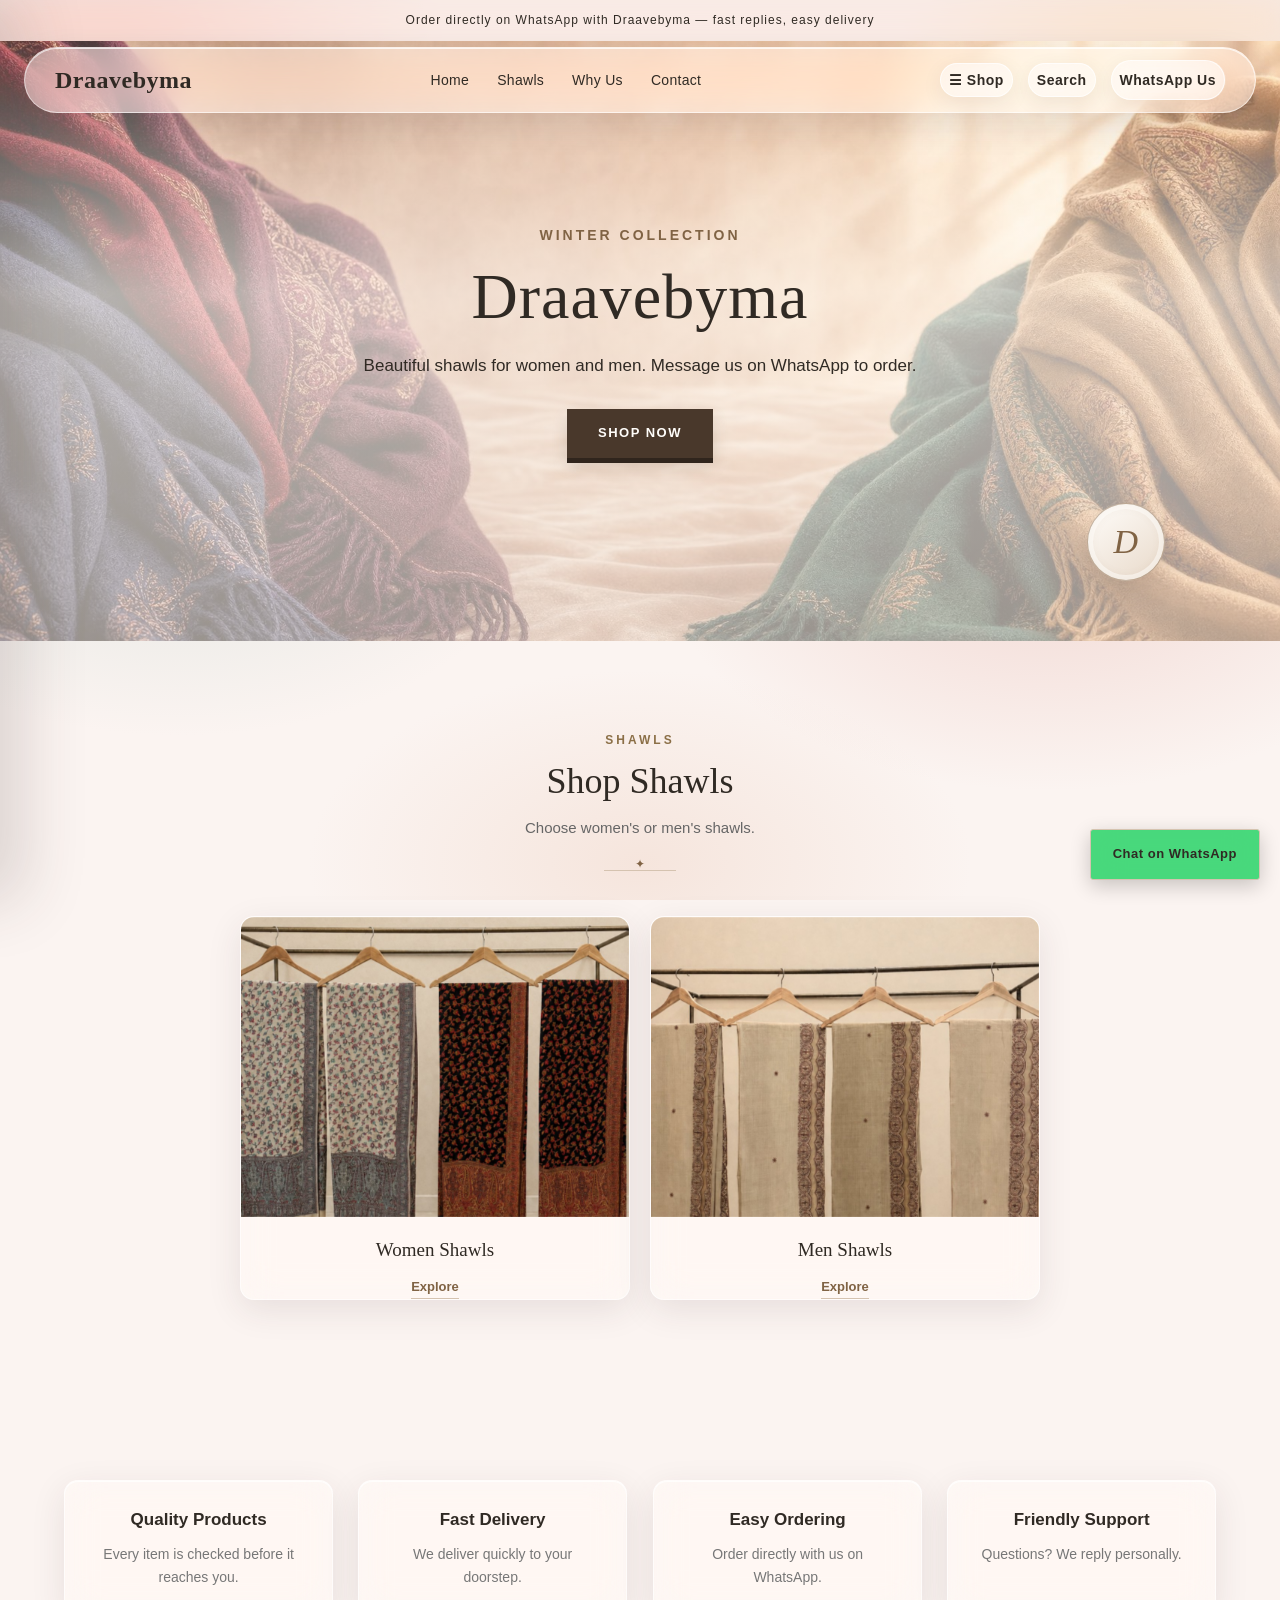
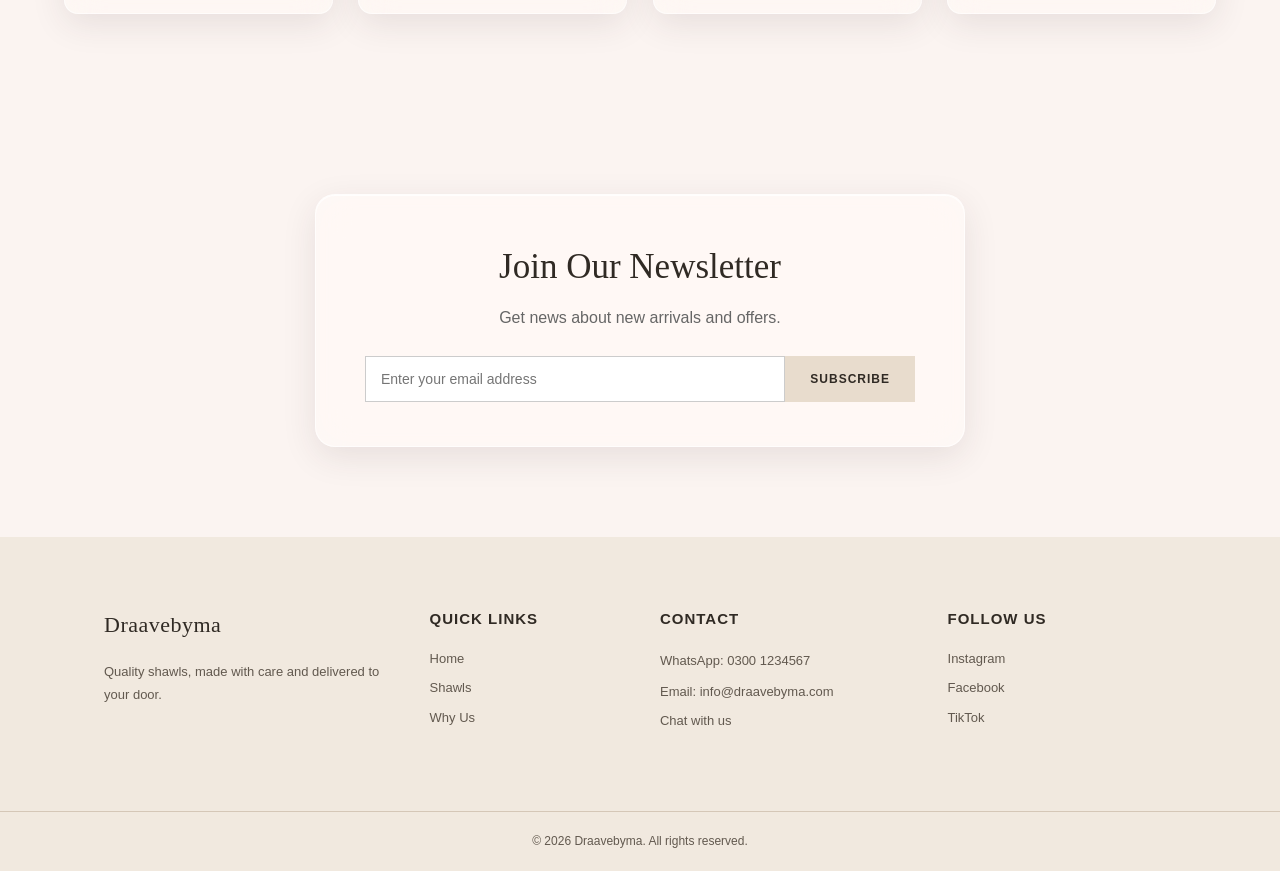
==== commit cd14de7d: "Slide hero image under the navbar and slim down the bar" ====
--- a/index.html
+++ b/index.html
@@ -268,7 +268,7 @@
     </style>
 </head>
 
-<body>
+<body class="home-page">
 
     <!-- ================= ANNOUNCEMENT BAR ================= -->
     <div class="announcement-bar">
--- a/CSS/glass.css
+++ b/CSS/glass.css
@@ -13,6 +13,10 @@
     --glass-shadow: 0 10px 34px rgba(61, 42, 46, 0.10);
     --glass-inset: inset 0 1px 0 rgba(255, 255, 255, 0.75);
     --glass-radius: 14px;
+
+    /* The floating navbar, kept in one place so the maths below always match */
+    --nav-h: 66px;
+    --nav-gap: 6px;
 }
 
 
@@ -79,8 +83,9 @@
 
 header {
     background: rgba(255, 250, 248, 0.52) !important;
-    border-bottom: 1px solid rgba(255, 255, 255, 0.55);
-    box-shadow: 0 4px 24px rgba(61, 42, 46, 0.07);
+    border: 1px solid rgba(255, 255, 255, 0.62);
+    border-radius: 999px;
+    box-shadow: 0 12px 34px rgba(61, 42, 46, 0.12), var(--glass-inset);
 }
 
 .announcement-bar {
@@ -233,8 +238,8 @@
 
 /* Denser glass once the page is scrolled */
 header.scrolled {
-    background: rgba(255, 250, 248, 0.8) !important;
-    box-shadow: 0 12px 34px rgba(61, 42, 46, 0.14);
+    background: rgba(255, 250, 248, 0.78) !important;
+    box-shadow: 0 18px 44px rgba(61, 42, 46, 0.16), var(--glass-inset);
 }
 
 @keyframes glassHeaderReveal {
@@ -405,3 +410,227 @@
     }
 
 }
+
+
+/* =========================================================
+   8. FEATURE CARDS - LIFT, RIPPLE AND LIGHT SWEEP
+   The four "Why Us" panels react to the pointer. The card
+   under the cursor lifts, the others ripple gently behind it
+   and a soft band of light travels across the glass.
+========================================================= */
+
+.feature {
+    position: relative;
+    isolation: isolate;
+    will-change: transform;
+}
+
+/* The heading and text sit above the light so they stay crisp */
+.feature h3 {
+    display: inline-block;
+    position: relative;
+    z-index: 2;
+    transition: color 0.4s ease;
+}
+
+.feature p {
+    position: relative;
+    z-index: 2;
+    transition: color 0.4s ease;
+}
+
+/* A short gold line that opens up under the heading on hover */
+.feature h3::after {
+    content: "";
+    position: absolute;
+    left: 50%;
+    bottom: -12px;
+    width: 32px;
+    height: 2px;
+    border-radius: 2px;
+    background: linear-gradient(90deg, #e2a89e, #ecd096);
+    transform: translateX(-50%) scaleX(0);
+    transition: transform 0.55s cubic-bezier(0.22, 1, 0.36, 1);
+}
+
+/* Soft daylight falling from the top of the card */
+.feature::before {
+    content: "";
+    position: absolute;
+    inset: 0;
+    z-index: 1;
+    background: radial-gradient(120% 70% at 50% 0%, rgba(255, 255, 255, 0.55), rgba(255, 255, 255, 0) 65%);
+    opacity: 0;
+    transform: translateY(24%);
+    pointer-events: none;
+    transition: opacity 0.55s ease, transform 0.7s cubic-bezier(0.22, 1, 0.36, 1);
+}
+
+/* A slow band of light that travels across the glass */
+.feature::after {
+    content: "";
+    position: absolute;
+    top: -20%;
+    bottom: -20%;
+    left: -40%;
+    width: 38%;
+    z-index: 1;
+    background: linear-gradient(100deg, rgba(255, 255, 255, 0), rgba(255, 255, 255, 0.5), rgba(255, 255, 255, 0));
+    transform: translateX(-160%) rotate(8deg);
+    opacity: 0;
+    pointer-events: none;
+    transition: transform 1.1s cubic-bezier(0.22, 1, 0.36, 1), opacity 0.45s ease;
+}
+
+@media (hover: hover) and (pointer: fine) {
+
+    /* The other cards ripple, one after the other */
+    .feature-grid:has(.feature:hover) .feature {
+        transform: translateY(-4px) scale(1.008);
+        border-color: rgba(236, 205, 150, 0.55);
+    }
+
+    .feature-grid:has(.feature:hover) .feature:not(:hover):nth-child(2) {
+        transition-delay: 70ms !important;
+    }
+
+    .feature-grid:has(.feature:hover) .feature:not(:hover):nth-child(3) {
+        transition-delay: 140ms !important;
+    }
+
+    .feature-grid:has(.feature:hover) .feature:not(:hover):nth-child(4) {
+        transition-delay: 210ms !important;
+    }
+
+    /* The card under the pointer rises higher and catches the light */
+    .feature-grid:has(.feature:hover) .feature:hover,
+    .feature:hover {
+        transform: translateY(-10px) scale(1.025);
+        border-color: rgba(236, 205, 150, 0.78);
+        box-shadow: 0 26px 54px rgba(61, 42, 46, 0.20), 0 0 0 1px rgba(255, 255, 255, 0.45), var(--glass-inset);
+    }
+
+    .feature:hover h3 {
+        color: #8b6f47;
+    }
+
+    .feature:hover h3::after {
+        transform: translateX(-50%) scaleX(1);
+    }
+
+    .feature:hover p {
+        color: #5f4a4e;
+    }
+
+    .feature:hover::before {
+        opacity: 1;
+        transform: translateY(0);
+    }
+
+    .feature:hover::after {
+        transform: translateX(420%) rotate(8deg);
+        opacity: 1;
+    }
+
+}
+
+/* On phones the card simply presses in */
+@media (hover: none) {
+
+    .feature:active {
+        transform: translateY(-3px) scale(0.99);
+    }
+
+}
+
+/* People who ask for less motion get a calmer card */
+@media (prefers-reduced-motion: reduce) {
+
+    .feature::after {
+        display: none;
+    }
+
+    .feature-grid:has(.feature:hover) .feature,
+    .feature:hover {
+        transform: none;
+    }
+
+}
+
+
+/* =========================================================
+   9. FLOATING GLASS NAVBAR
+   The bar lifts off the page as a rounded glass pill with
+   a little space on the left and right.
+========================================================= */
+
+header {
+    width: calc(100% - 48px);
+    max-width: 1360px;
+    margin: var(--nav-gap) auto 0;
+    padding: 0 30px;
+    top: 12px;
+    min-height: var(--nav-h);
+    border-radius: 999px;
+    transition:
+        width 0.5s cubic-bezier(0.22, 1, 0.36, 1),
+        background-color 0.45s ease,
+        border-color 0.45s ease,
+        box-shadow 0.45s ease;
+}
+
+/* Once the page moves the pill tightens a little */
+header.scrolled {
+    width: calc(100% - 96px);
+}
+
+/* The buttons inside match the pill */
+.menu-btn,
+.search-btn,
+.cart-btn {
+    border-radius: 999px;
+}
+
+@media (max-width: 700px) {
+
+    header {
+        width: calc(100% - 20px);
+        margin: var(--nav-gap) auto 0;
+        padding: 12px 16px;
+        top: 10px;
+        border-radius: 22px;
+    }
+
+    header.scrolled {
+        width: calc(100% - 20px);
+    }
+
+}
+
+
+/* =========================================================
+   10. THE HERO SLIDES UNDER THE NAVBAR
+   The shawl picture now reaches the top of the page, so the
+   glass bar sits on the picture instead of a blank white band.
+========================================================= */
+
+.home-page .hero {
+    margin-top: calc(-1 * (var(--nav-h) + var(--nav-gap)));
+    background-image:
+        linear-gradient(180deg, rgba(255, 252, 248, 0.24) 0%, rgba(255, 250, 244, 0.70) 42%, rgba(248, 238, 229, 0.62) 100%),
+        url("../images/hero-winter.jpg");
+}
+
+@media (max-width: 700px) {
+
+    :root {
+        --nav-h: 103px;
+    }
+
+    .home-page .hero {
+        background-image:
+            linear-gradient(180deg, rgba(255, 252, 248, 0.24) 0%, rgba(255, 250, 244, 0.72) 42%, rgba(248, 238, 229, 0.64) 100%),
+            url("../images/hero-winter-small.jpg");
+    }
+
+}
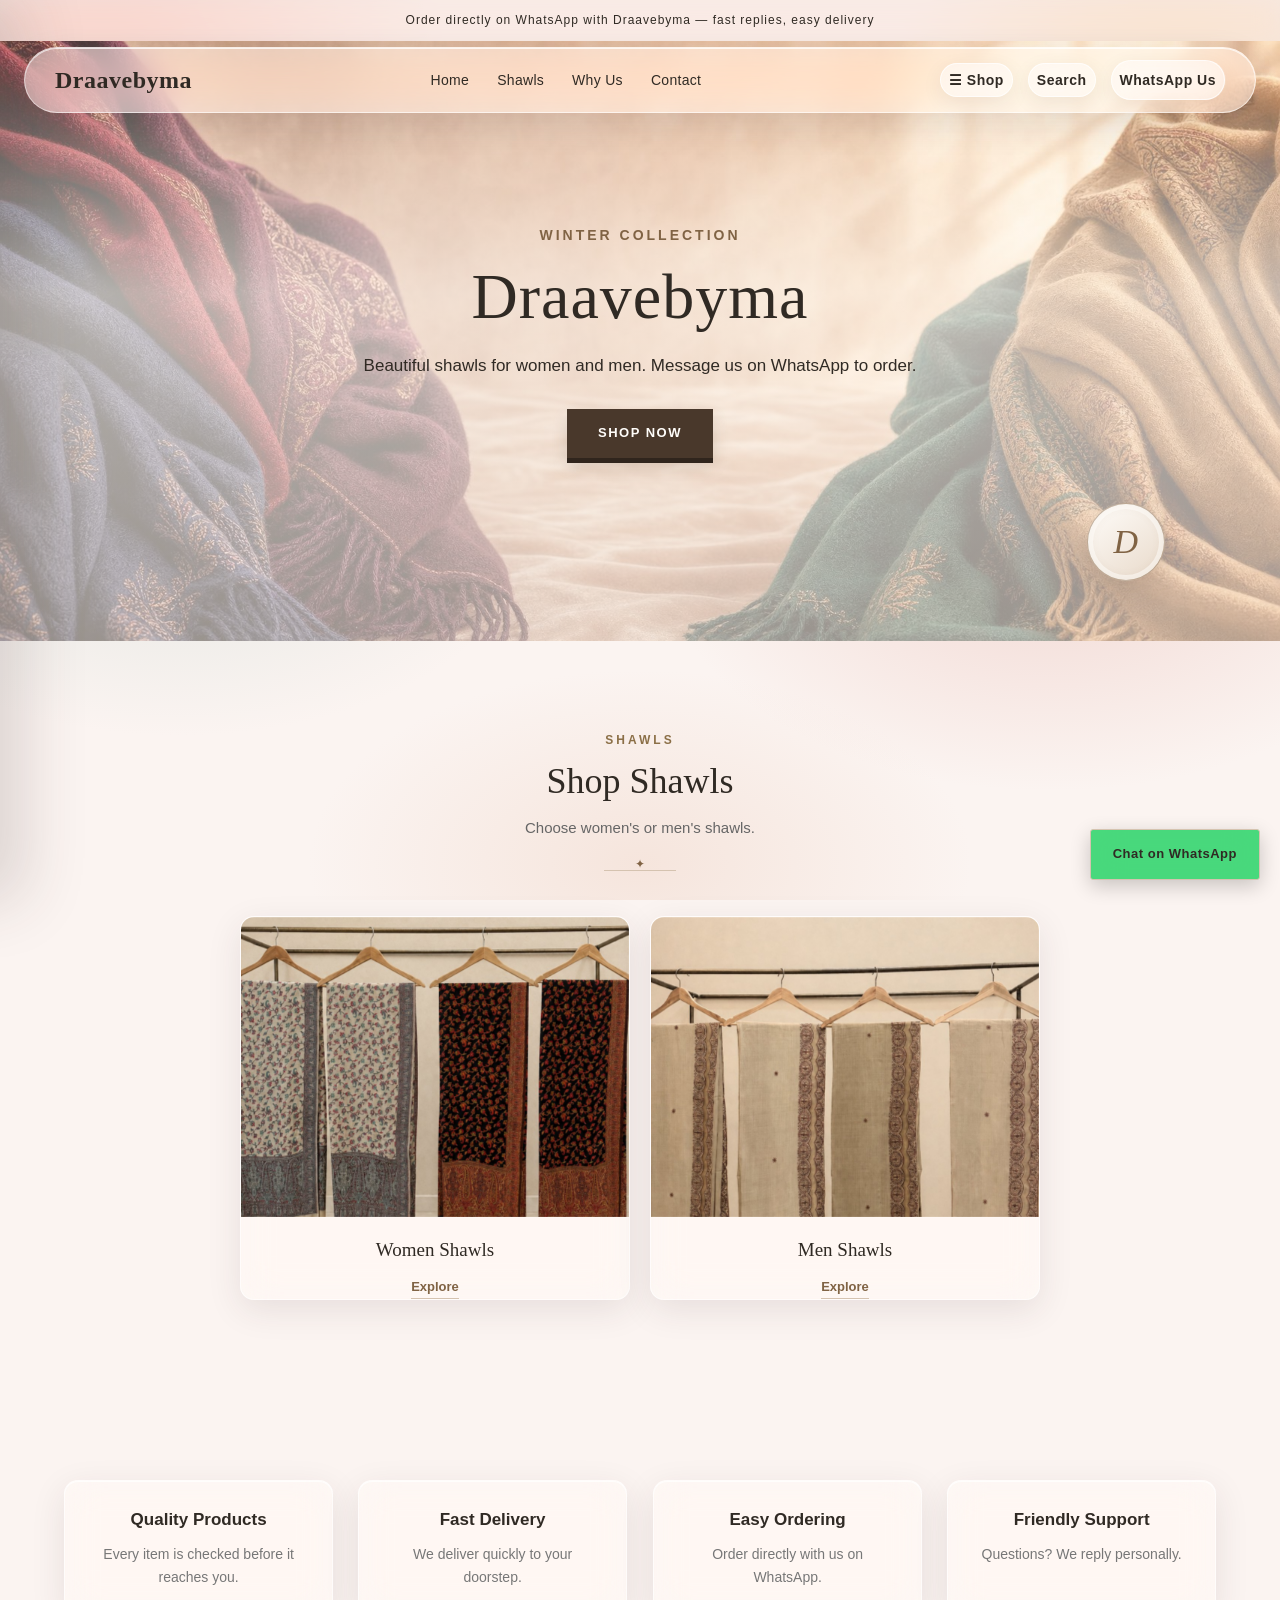
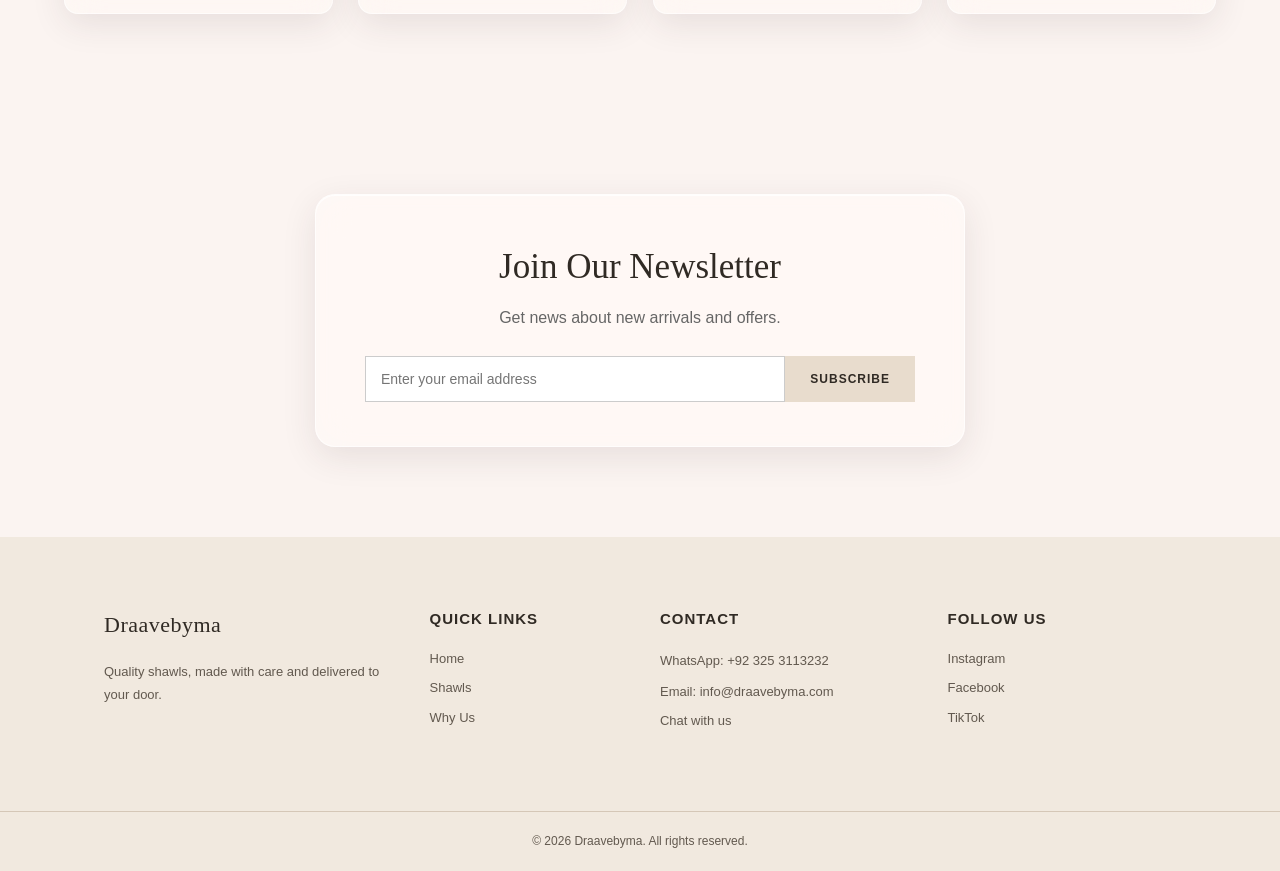
==== commit 0ecbb818: "Update contact and WhatsApp number to +92 325 3113232" ====
--- a/index.html
+++ b/index.html
@@ -338,7 +338,7 @@
         </ul>
 
         <!-- Change the number to your WhatsApp number -->
-        <a class="menu-whatsapp" href="https://wa.me/923001234567" target="_blank" rel="noopener">
+        <a class="menu-whatsapp" href="https://wa.me/923253113232" target="_blank" rel="noopener">
             Order directly on WhatsApp
         </a>
 
@@ -360,7 +360,7 @@
         <div class="header-icons">
             <button class="menu-btn" id="menuOpen">&#9776; Shop</button>
             <button class="search-btn">Search</button>
-            <a class="cart-btn" href="https://wa.me/923001234567" target="_blank" rel="noopener">WhatsApp Us</a>
+            <a class="cart-btn" href="https://wa.me/923253113232" target="_blank" rel="noopener">WhatsApp Us</a>
         </div>
 
     </header>
@@ -469,9 +469,9 @@
 
             <div class="footer-column">
                 <h3>CONTACT</h3>
-                <p>WhatsApp: 0300 1234567</p>
+                <p>WhatsApp: <a href="tel:+923253113232">+92 325 3113232</a></p>
                 <p>Email: info@draavebyma.com</p>
-                <a href="https://wa.me/923001234567" target="_blank" rel="noopener">Chat with us</a>
+                <a href="https://wa.me/923253113232" target="_blank" rel="noopener">Chat with us</a>
             </div>
 
             <div class="footer-column">
@@ -491,7 +491,7 @@
 
 
     <!-- Floating WhatsApp button -->
-    <a class="whatsapp-float" href="https://wa.me/923001234567" target="_blank" rel="noopener">Chat on WhatsApp</a>
+        <a class="whatsapp-float" href="https://wa.me/923253113232" target="_blank" rel="noopener">Chat on WhatsApp</a>
 
     <script src="JS/main.js"></script>
 <script src="JS/animations.js"></script>
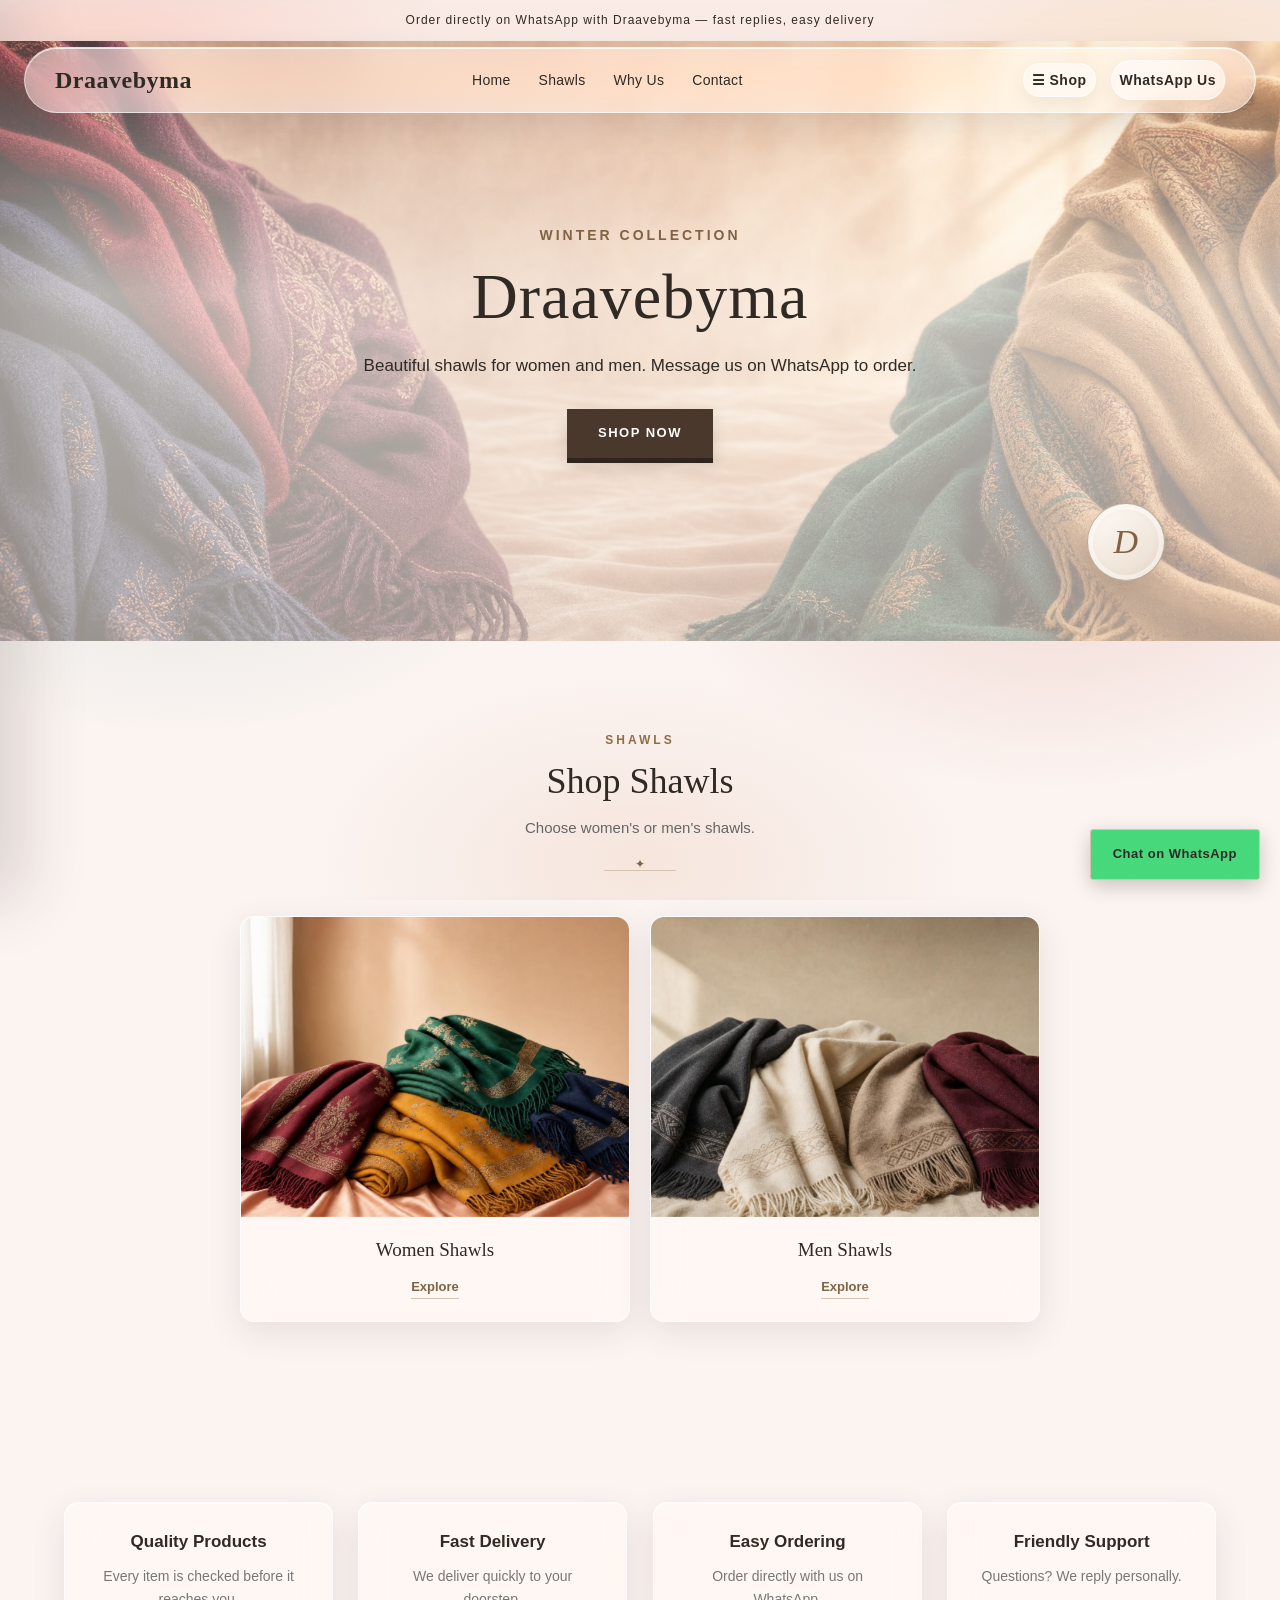
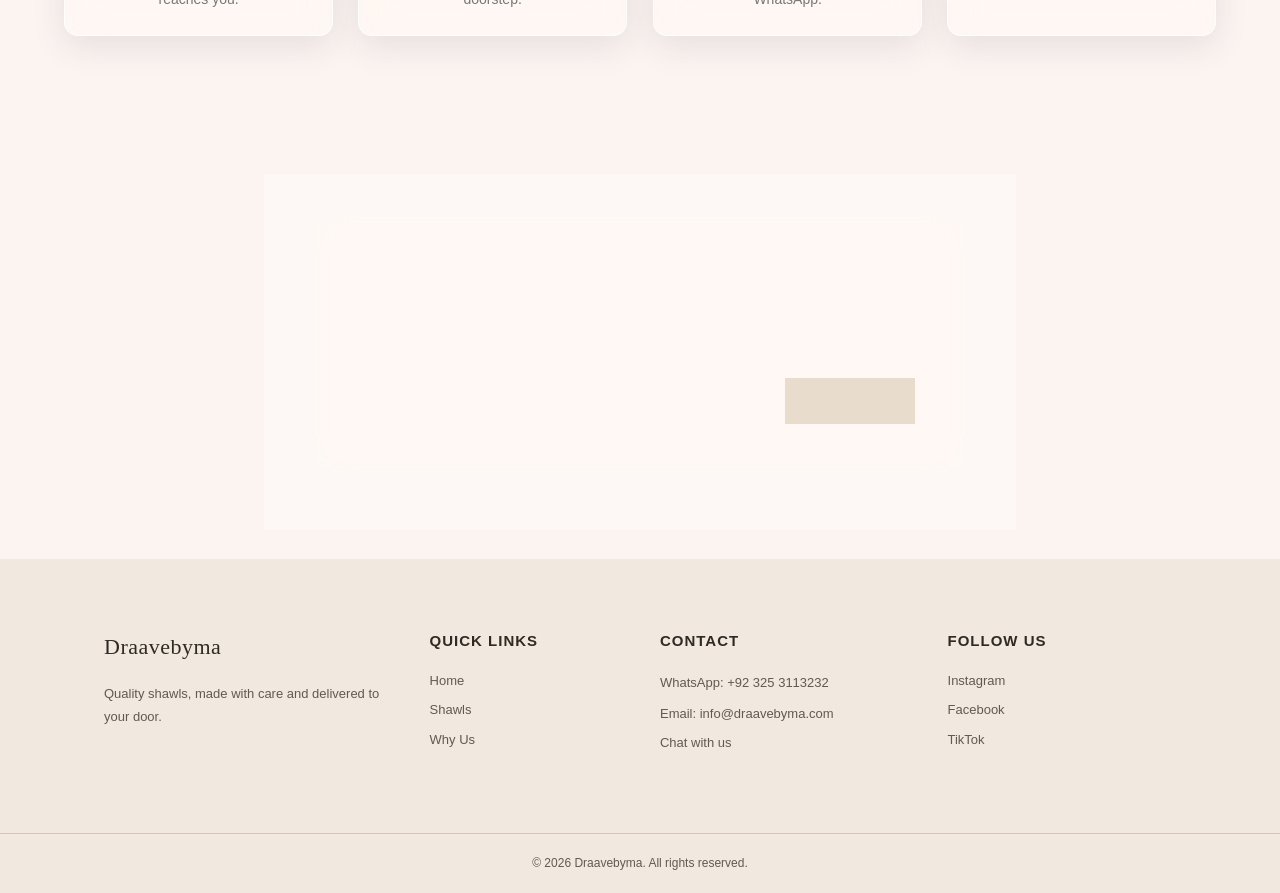
==== commit ee3dcaa2: "Group shawl colours in the side menu, refresh category images, unify navbar logo - Remove the search" ====
--- a/index.html
+++ b/index.html
@@ -173,6 +173,58 @@
             opacity: 0.8;
         }
 
+        /* Shawl name + price on one row */
+        .menu-panel .menu-page-link > span:first-child {
+            flex: 1;
+            padding-right: 12px;
+            line-height: 1.3;
+        }
+
+        .menu-price {
+            font-size: 13px;
+            font-weight: 600;
+            letter-spacing: 0.5px;
+            color: #806344;
+            white-space: nowrap;
+            padding-right: 10px;
+        }
+
+        /* Colour list shown under a shawl that comes in more than one colour */
+        .menu-variants {
+            list-style: none;
+            margin: 0 0 0 12px;
+            padding: 0 0 0 16px;
+            border-left: 1px solid #e8ded2;
+        }
+
+        .menu-panel .menu-variants .menu-variant-link {
+            width: 100%;
+            display: flex;
+            align-items: center;
+            justify-content: space-between;
+            text-decoration: none;
+            color: #6f5f50;
+            font-size: 15px;
+            text-align: left;
+            padding: 10px 4px 10px 14px;
+            border-bottom: 1px solid #f0e7dc;
+            transition: padding-left 0.3s ease, color 0.3s ease;
+        }
+
+        .menu-panel .menu-variants .menu-variant-link:hover {
+            padding-left: 22px;
+            color: #806344;
+        }
+
+        .menu-panel .menu-variants .menu-variant-link > span:first-child {
+            flex: 1;
+            padding-right: 12px;
+        }
+
+        .menu-variants .menu-arrow {
+            font-size: 18px;
+        }
+
         .menu-whatsapp {
             display: block;
             text-align: center;
@@ -311,30 +363,14 @@
         <ul class="menu-panel" data-panel="women-shawls">
             <li><a class="menu-page-link" href="collection.html?c=women">All Women Shawls <span
                         class="menu-arrow">&rsaquo;</span></a></li>
-            <li><a class="menu-page-link" href="collection.html?c=booty-shawl">Booty Shawl <span
-                        class="menu-arrow">&rsaquo;</span></a></li>
-            <li><a class="menu-page-link" href="sequence.html">Sequence Shawl <span
-                        class="menu-arrow">&rsaquo;</span></a></li>
-            <li><a class="menu-page-link" href="collection.html?c=sindhi-shawl">Sindhi Shawl <span
-                        class="menu-arrow">&rsaquo;</span></a></li>
-            <li><a class="menu-page-link" href="velvet.html">Velvet Shawl <span
-                        class="menu-arrow">&rsaquo;</span></a></li>
-            <li><a class="menu-page-link" href="kani.html">Kani Shawl <span
-                        class="menu-arrow">&rsaquo;</span></a></li>
+            <!-- the shawl list below is built by JS from products.js -->
         </ul>
 
         <!-- LEVEL 3: Men's shawl names -->
         <ul class="menu-panel" data-panel="men-shawls">
             <li><a class="menu-page-link" href="collection.html?c=men">All Men Shawls <span
                         class="menu-arrow">&rsaquo;</span></a></li>
-            <li><a class="menu-page-link" href="collection.html?c=shangriila-shawl">Shangriila Shawl <span
-                        class="menu-arrow">&rsaquo;</span></a></li>
-            <li><a class="menu-page-link" href="collection.html?c=atabad-shawl">Atabad Shawl <span
-                        class="menu-arrow">&rsaquo;</span></a></li>
-            <li><a class="menu-page-link" href="collection.html?c=96-shawl">96 Shawl <span
-                        class="menu-arrow">&rsaquo;</span></a></li>
-            <li><a class="menu-page-link" href="collection.html?c=babus-shawl">Babus Shawl <span
-                        class="menu-arrow">&rsaquo;</span></a></li>
+            <!-- the shawl list below is built by JS from products.js -->
         </ul>
 
         <!-- Change the number to your WhatsApp number -->
@@ -348,7 +384,7 @@
     <!-- ================= HEADER ================= -->
     <header>
 
-        <a href="#home" class="logo">Draavebyma</a>
+        <a href="index.html" class="logo">Draavebyma</a>
 
         <nav>
             <a href="#home">Home</a>
@@ -359,7 +395,6 @@
 
         <div class="header-icons">
             <button class="menu-btn" id="menuOpen">&#9776; Shop</button>
-            <button class="search-btn">Search</button>
             <a class="cart-btn" href="https://wa.me/923253113232" target="_blank" rel="noopener">WhatsApp Us</a>
         </div>
 
@@ -493,6 +528,7 @@
     <!-- Floating WhatsApp button -->
         <a class="whatsapp-float" href="https://wa.me/923253113232" target="_blank" rel="noopener">Chat on WhatsApp</a>
 
+    <script src="products.js"></script>
     <script src="JS/main.js"></script>
 <script src="JS/animations.js"></script>
 </body>
--- a/CSS/style.css
+++ b/CSS/style.css
@@ -166,7 +166,6 @@
     color: #8b6f47;
 }
 
-.search-btn,
 .cart-btn {
     display: inline-flex;
     align-items: center;
@@ -179,7 +178,6 @@
     letter-spacing: 0.5px;
 }
 
-.search-btn:hover,
 .cart-btn:hover {
     border-color: #8b6f47;
     color: #8b6f47;
@@ -394,6 +392,7 @@
     text-align: center;
     overflow: hidden;
     perspective: 900px;
+    padding-bottom: 22px;
 }
 
 .category-image {
--- a/CSS/glass.css
+++ b/CSS/glass.css
@@ -49,6 +49,7 @@
 .categories,
 .features,
 .gallery,
+.collection-body,
 .more-shawls,
 .newsletter,
 .footer-container,
@@ -70,6 +71,7 @@
 .category-card,
 .feature,
 .gallery-item,
+.product-card,
 .newsletter-content,
 .velvet-card,
 .kani-card,
@@ -86,6 +88,17 @@
     border: 1px solid rgba(255, 255, 255, 0.62);
     border-radius: 999px;
     box-shadow: 0 12px 34px rgba(61, 42, 46, 0.12), var(--glass-inset);
+}
+
+/* The logo must look the same on every page.
+   This file is loaded last everywhere, so it wins over style.css and theme.css. */
+.logo {
+    font-family: Georgia, "Times New Roman", serif;
+    font-size: 24px;
+    font-weight: 700;
+    font-style: normal;
+    letter-spacing: 0.5px;
+    white-space: nowrap;
 }
 
 .announcement-bar {
@@ -124,6 +137,22 @@
     overflow: hidden;
 }
 
+.product-card {
+    background: var(--glass-bg) !important;
+    border: 1px solid var(--glass-border);
+    border-radius: var(--glass-radius);
+    box-shadow: var(--glass-shadow), var(--glass-inset);
+    overflow: hidden;
+}
+
+.product-card:hover {
+    box-shadow: 0 18px 44px rgba(61, 42, 46, 0.16), var(--glass-inset);
+}
+
+.product-photo {
+    background: transparent !important;
+}
+
 .category-card:hover,
 .feature:hover,
 .gallery-item:hover {
@@ -148,9 +177,9 @@
 /* ---------- Buttons and floating controls ---------- */
 
 .menu-btn,
-.search-btn,
 .cart-btn,
 .gallery-info button,
+.product-info button,
 .no-products a {
     background: rgba(255, 252, 250, 0.5) !important;
     -webkit-backdrop-filter: blur(14px) saturate(160%);
@@ -160,9 +189,9 @@
 }
 
 .menu-btn:hover,
-.search-btn:hover,
 .cart-btn:hover,
 .gallery-info button:hover,
+.product-info button:hover,
 .no-products a:hover {
     background: rgba(255, 252, 250, 0.8) !important;
 }
@@ -215,6 +244,7 @@
     .category-card,
     .feature,
     .gallery-item,
+    .product-card,
     .newsletter-content,
     .velvet-card,
     .kani-card,
@@ -278,11 +308,11 @@
 .logo,
 nav a,
 .menu-btn,
-.search-btn,
 .cart-btn,
 .category-card,
 .feature,
 .gallery-item,
+.product-card,
 .newsletter-content,
 .whatsapp-float,
 .wa-float {
@@ -305,7 +335,6 @@
 }
 
 .menu-btn:hover,
-.search-btn:hover,
 .cart-btn:hover {
     transform: translateY(-2px);
     border-color: rgba(139, 111, 71, 0.5) !important;
@@ -388,7 +417,6 @@
     }
 
     .header-icons .menu-btn,
-    .header-icons .search-btn,
     .header-icons .cart-btn {
         font-size: 12px;
         padding: 8px 12px;
@@ -586,7 +614,6 @@
 
 /* The buttons inside match the pill */
 .menu-btn,
-.search-btn,
 .cart-btn {
     border-radius: 999px;
 }
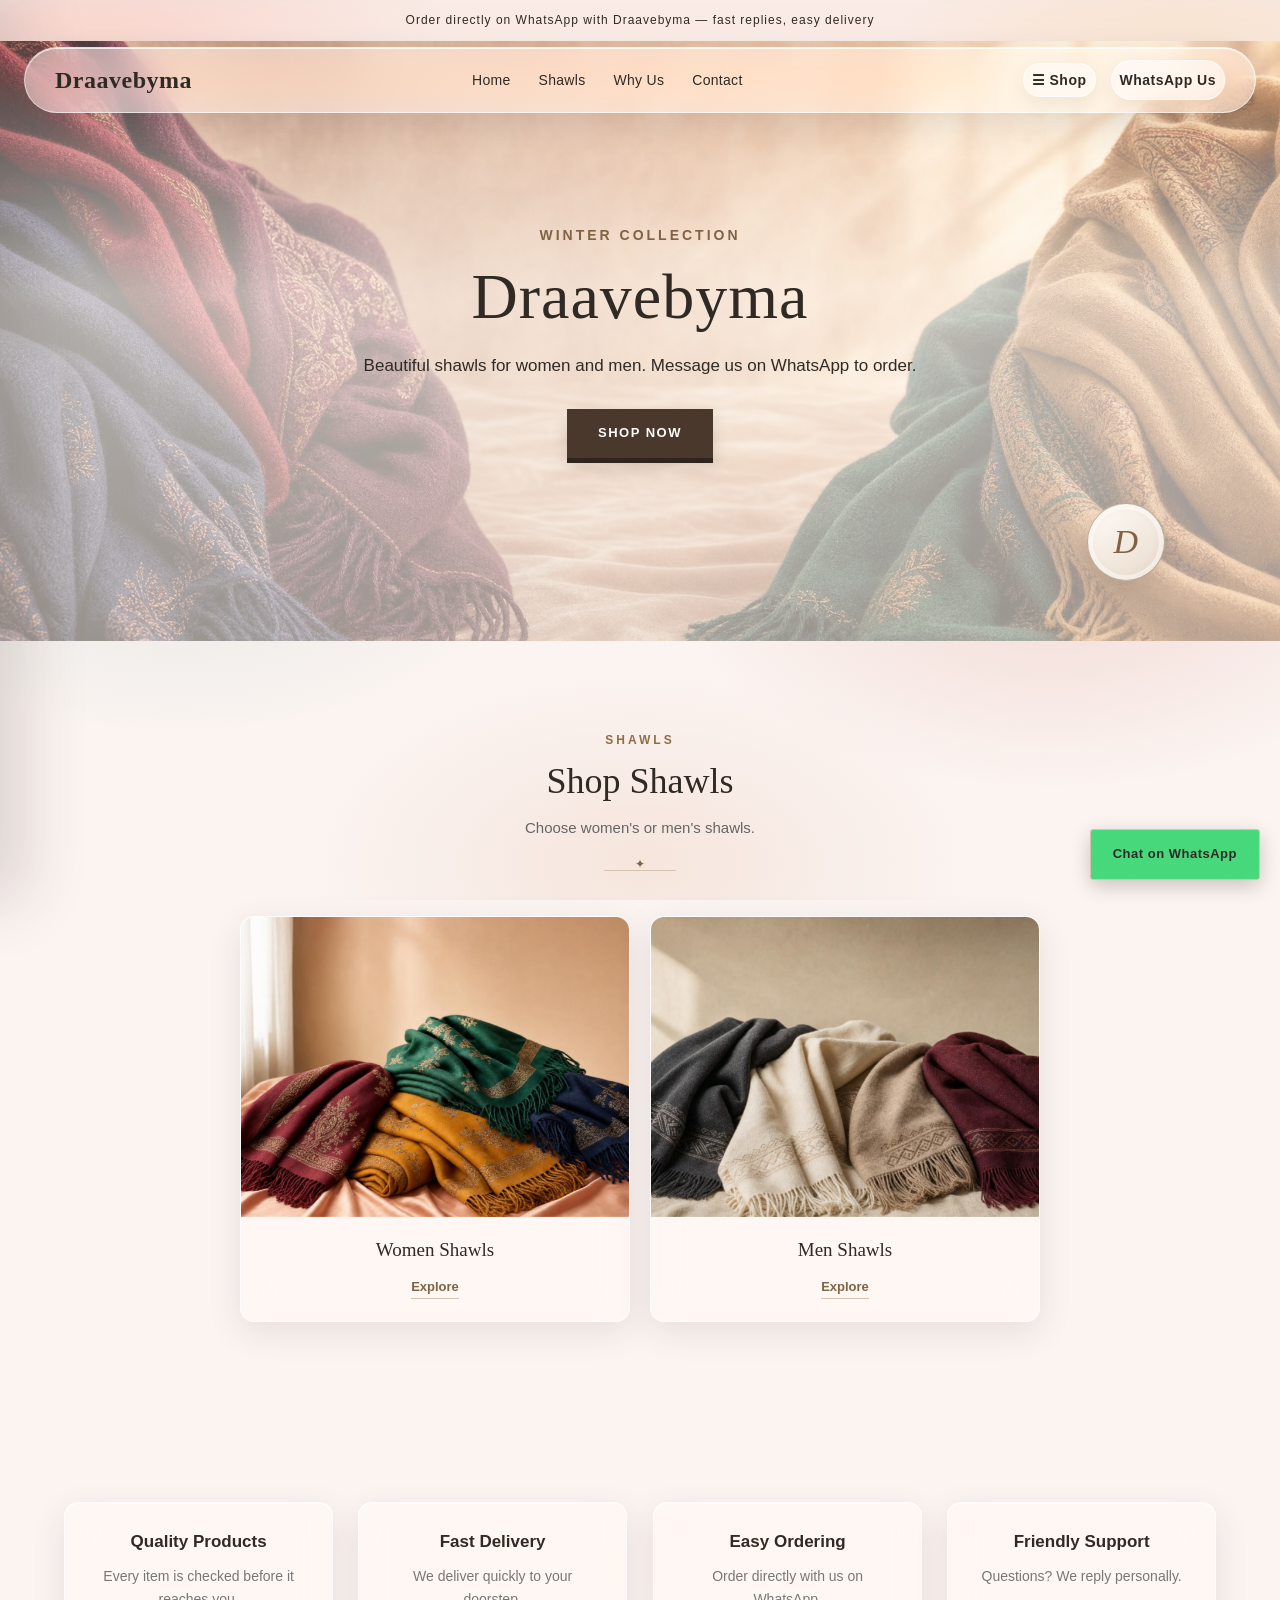
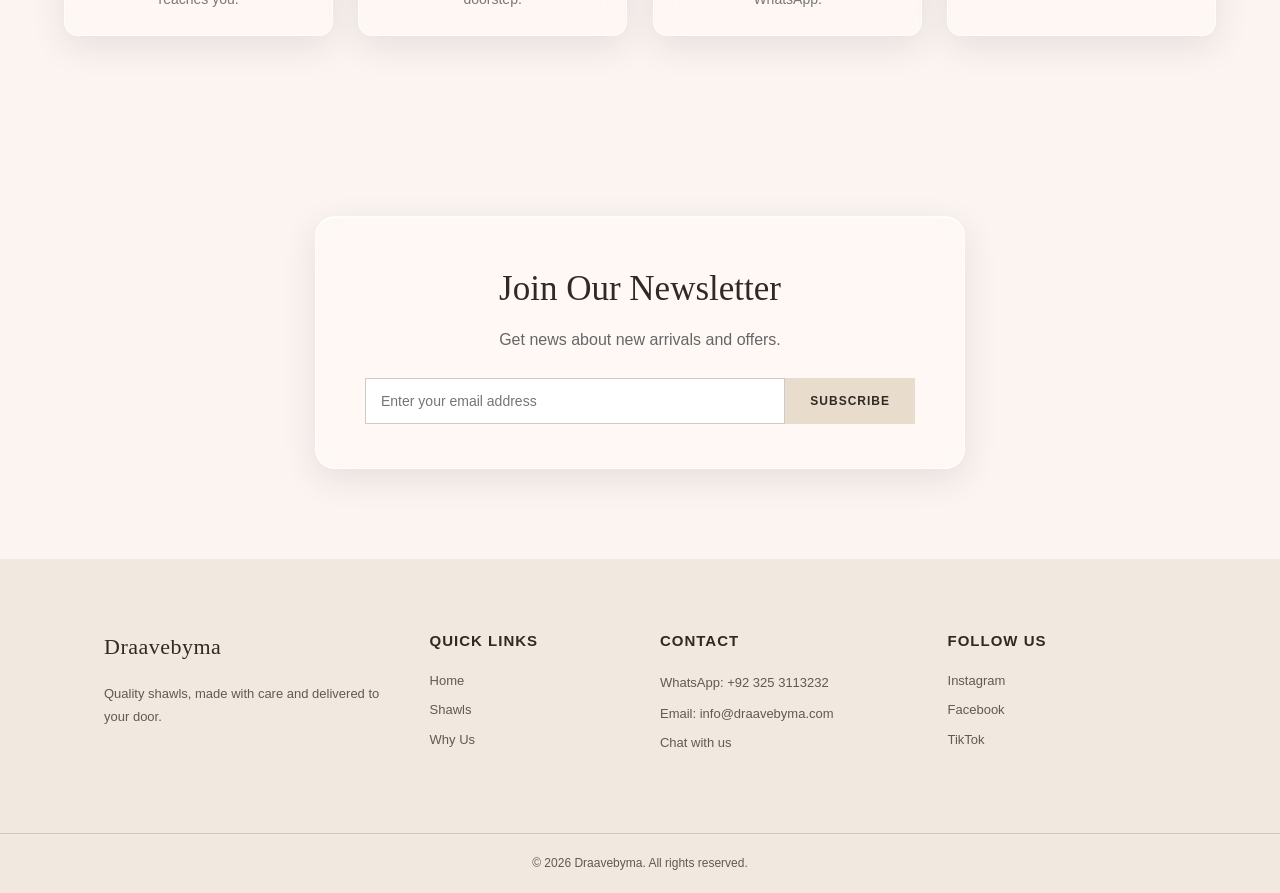
==== commit 545cb96e: "Add a Draavebyma favicon and normalise the collection page title Removes the /favicon.ico 404 in the" ====
--- a/index.html
+++ b/index.html
@@ -5,6 +5,7 @@
     <meta charset="UTF-8">
     <meta name="viewport" content="width=device-width, initial-scale=1.0">
     <title>Draavebyma</title>
+    <link rel="icon" href="favicon.svg" type="image/svg+xml">
 
     <!-- Your main CSS file (the CSS you gave me) -->
     <link rel="stylesheet" href="CSS/style.css">
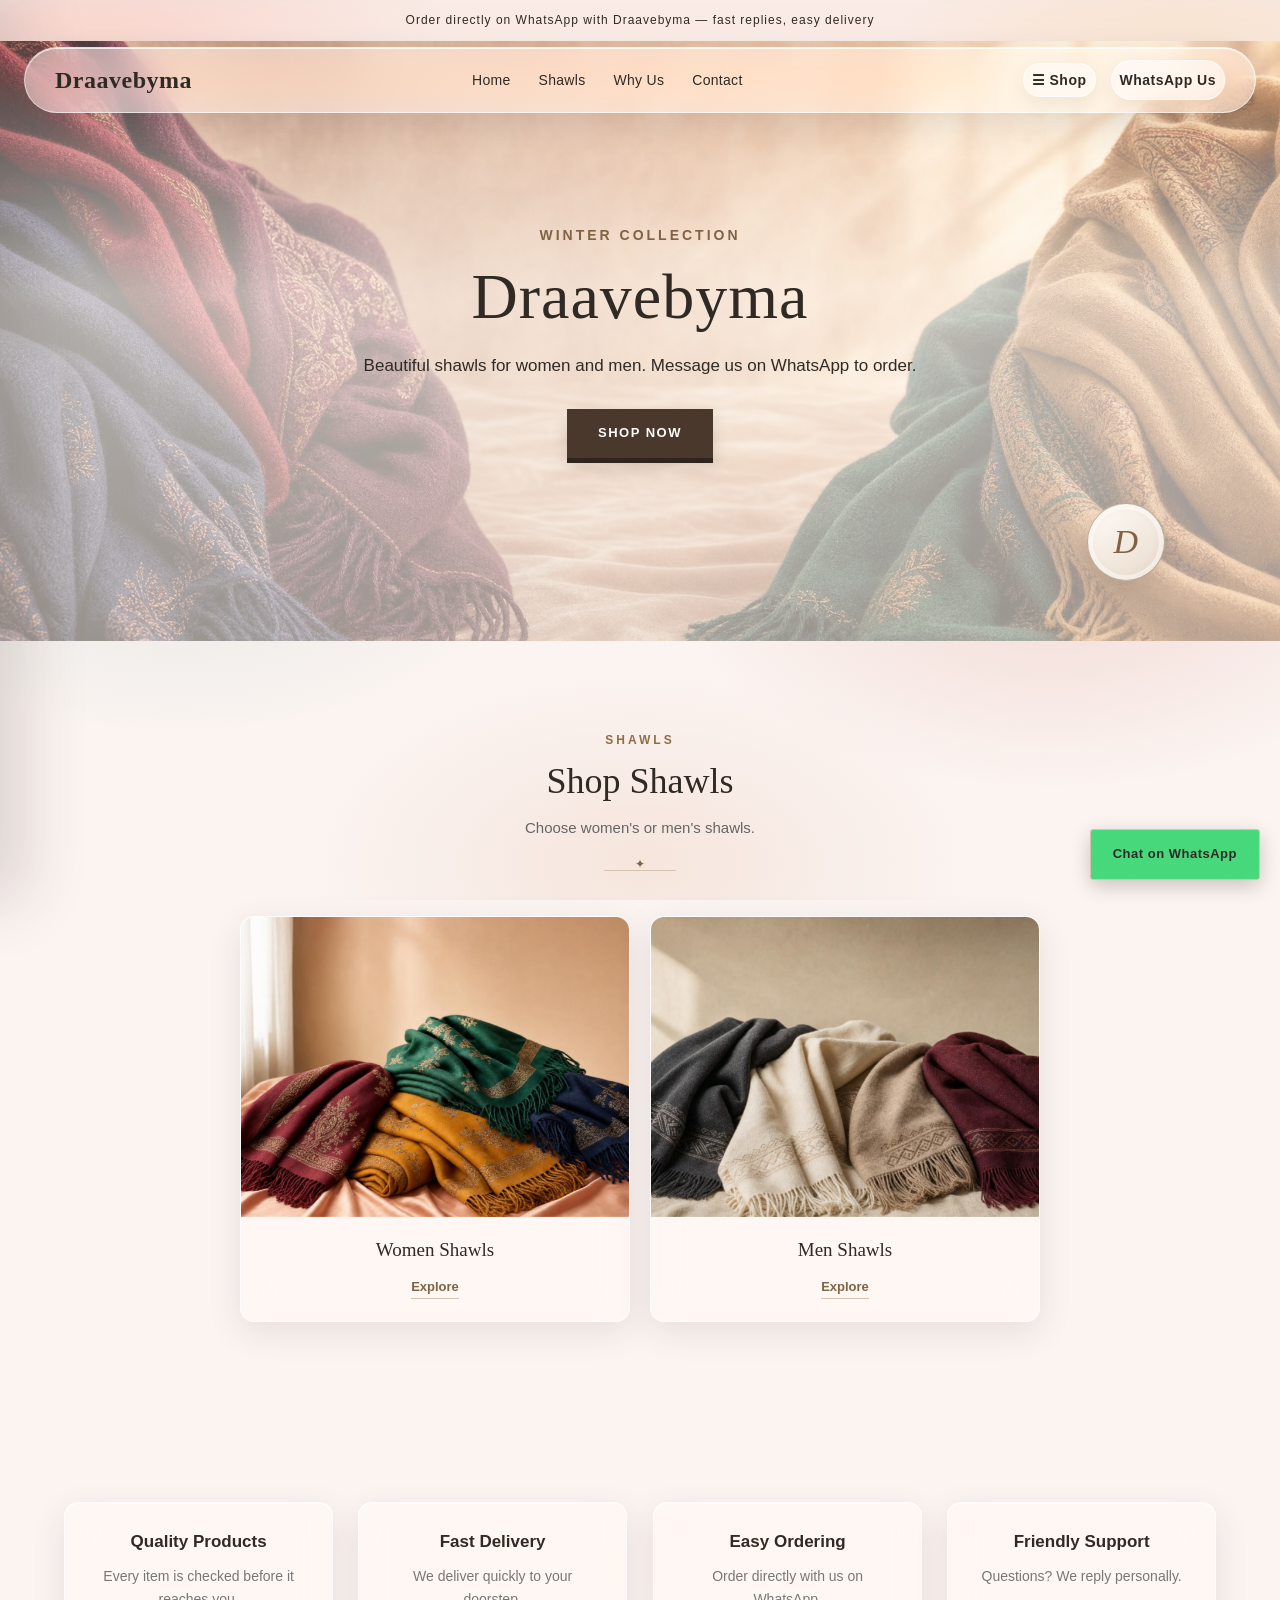
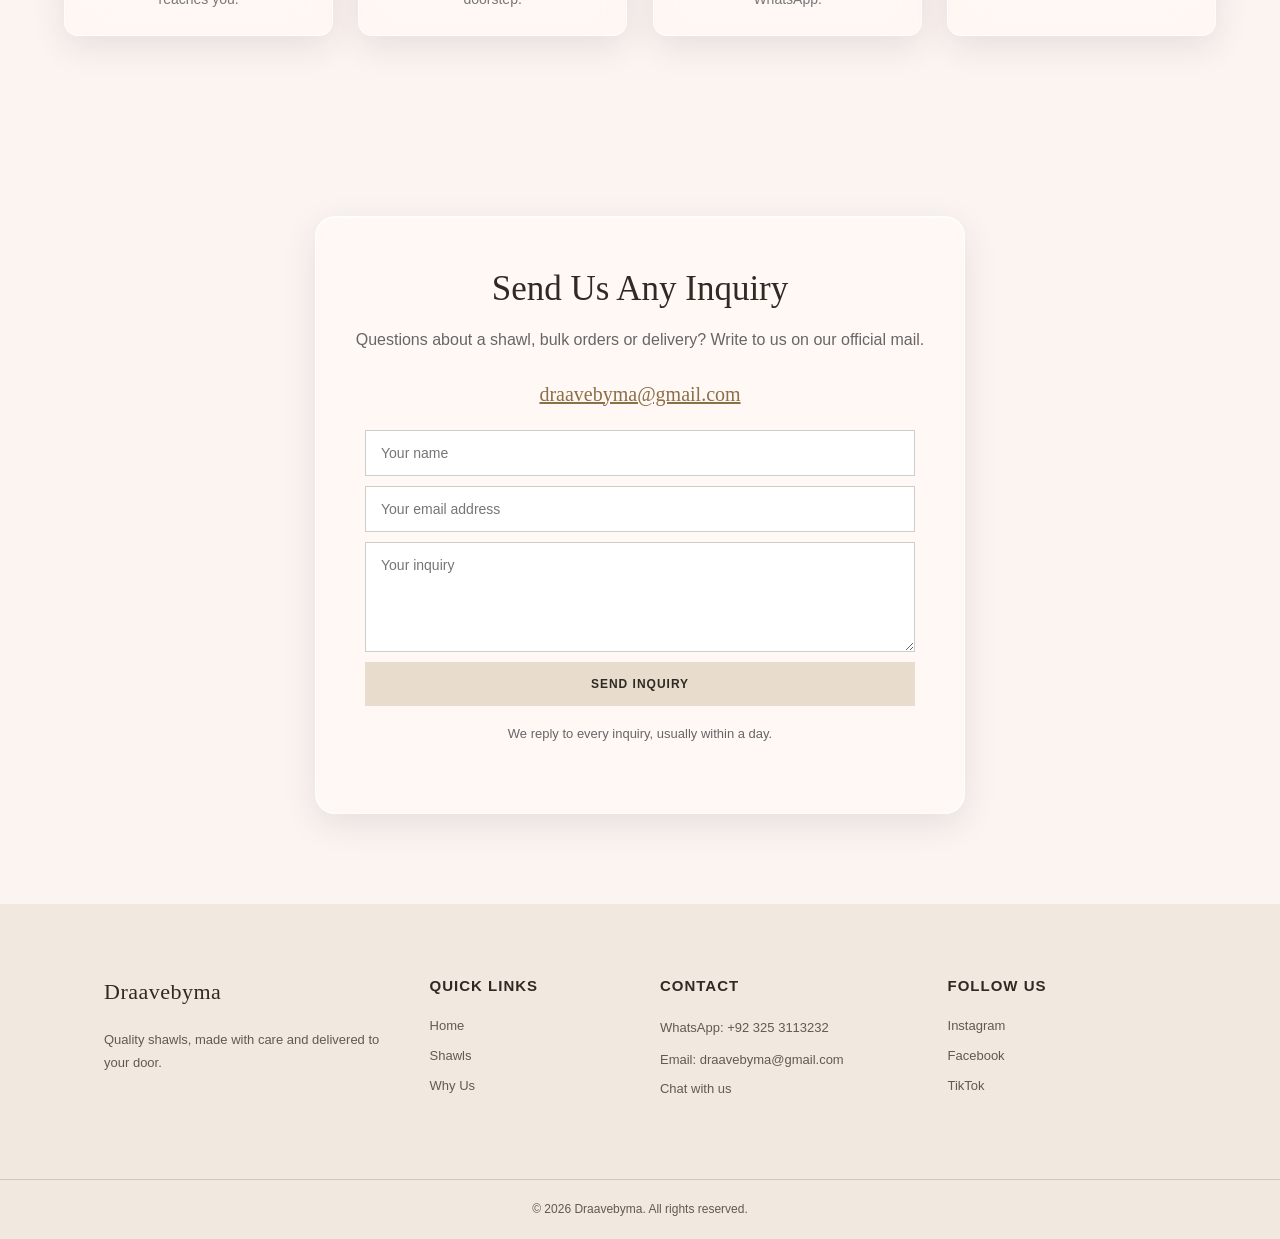
==== commit 7ff95c04: "Replace newsletter with inquiry form backed by the official mail" ====
--- a/index.html
+++ b/index.html
@@ -472,16 +472,36 @@
     </section>
 
 
-    <!-- ================= NEWSLETTER ================= -->
-    <section class="newsletter">
+    <!-- ================= INQUIRY ================= -->
+
+    <!--
+        OFFICIAL MAIL - every inquiry sent here lands in draavebyma@gmail.com
+        Change the two draavebyma@gmail.com addresses below if you ever need to.
+    -->
+    <section class="newsletter" id="inquiry">
         <div class="newsletter-content">
-            <h2>Join Our Newsletter</h2>
-            <p>Get news about new arrivals and offers.</p>
-
-            <form class="newsletter-form">
-                <input type="email" placeholder="Enter your email address">
-                <button type="submit">SUBSCRIBE</button>
+            <h2>Send Us Any Inquiry</h2>
+            <p>Questions about a shawl, bulk orders or delivery? Write to us on our official mail.</p>
+
+            <a class="inquiry-email" href="mailto:draavebyma@gmail.com">draavebyma@gmail.com</a>
+
+            <form class="inquiry-form"
+                  action="https://formsubmit.co/draavebyma@gmail.com"
+                  method="POST">
+
+                <input type="hidden" name="_subject" value="New inquiry - Draavebyma">
+                <input type="hidden" name="_next" value="https://draavebyma.vercel.app/">
+                <input type="hidden" name="_captcha" value="false">
+                <input type="hidden" name="_template" value="table">
+
+                <input type="text" name="name" placeholder="Your name" autocomplete="name">
+                <input type="email" name="email" placeholder="Your email address" autocomplete="email" required>
+                <textarea name="message" rows="4" placeholder="Your inquiry" required></textarea>
+
+                <button type="submit">SEND INQUIRY</button>
             </form>
+
+            <p class="inquiry-note">We reply to every inquiry, usually within a day.</p>
         </div>
     </section>
 
@@ -506,7 +526,7 @@
             <div class="footer-column">
                 <h3>CONTACT</h3>
                 <p>WhatsApp: <a href="tel:+923253113232">+92 325 3113232</a></p>
-                <p>Email: info@draavebyma.com</p>
+                <p>Email: <a href="mailto:draavebyma@gmail.com">draavebyma@gmail.com</a></p>
                 <a href="https://wa.me/923253113232" target="_blank" rel="noopener">Chat with us</a>
             </div>
 
--- a/CSS/style.css
+++ b/CSS/style.css
@@ -788,6 +788,83 @@
     background-color: #d9c6b5;
 }
 
+/* --- Inquiry (replaces the old newsletter form) --- */
+
+.newsletter .inquiry-form {
+    display: flex;
+    flex-direction: column;
+    gap: 10px;
+    max-width: 550px;
+    margin: auto;
+}
+
+.newsletter .inquiry-form input,
+.newsletter .inquiry-form textarea {
+    width: 100%;
+    flex: none;
+
+    padding: 14px 15px;
+
+    border: 1px solid #cccccc;
+
+    outline: none;
+
+    background-color: #ffffff;
+
+    font-family: inherit;
+    font-size: 14px;
+
+    color: #302a24;
+}
+
+.newsletter .inquiry-form textarea {
+    resize: vertical;
+    min-height: 110px;
+}
+
+.newsletter .inquiry-form input:focus,
+.newsletter .inquiry-form textarea:focus {
+    border-color: #8b6f47;
+}
+
+.newsletter .inquiry-form button {
+    width: 100%;
+    padding: 15px 25px;
+}
+
+.newsletter .inquiry-form button:disabled {
+    opacity: 0.65;
+    cursor: not-allowed;
+}
+
+.inquiry-email {
+    display: inline-block;
+
+    margin-bottom: 20px;
+
+    font-family: Georgia, "Times New Roman", serif;
+    font-size: 20px;
+
+    color: #8b6f47;
+
+    text-decoration: underline;
+
+    transition: color 0.3s ease;
+}
+
+.inquiry-email:hover {
+    color: #5f4a2c;
+}
+
+.inquiry-note {
+    margin-top: 18px;
+    margin-bottom: 0;
+
+    font-size: 13px;
+
+    color: #8a8078;
+}
+
 
 /* =========================================================
    23. FOOTER
@@ -1082,6 +1159,7 @@
     }
 
     .newsletter input,
+    .newsletter textarea,
     .newsletter button {
         width: 100%;
     }
